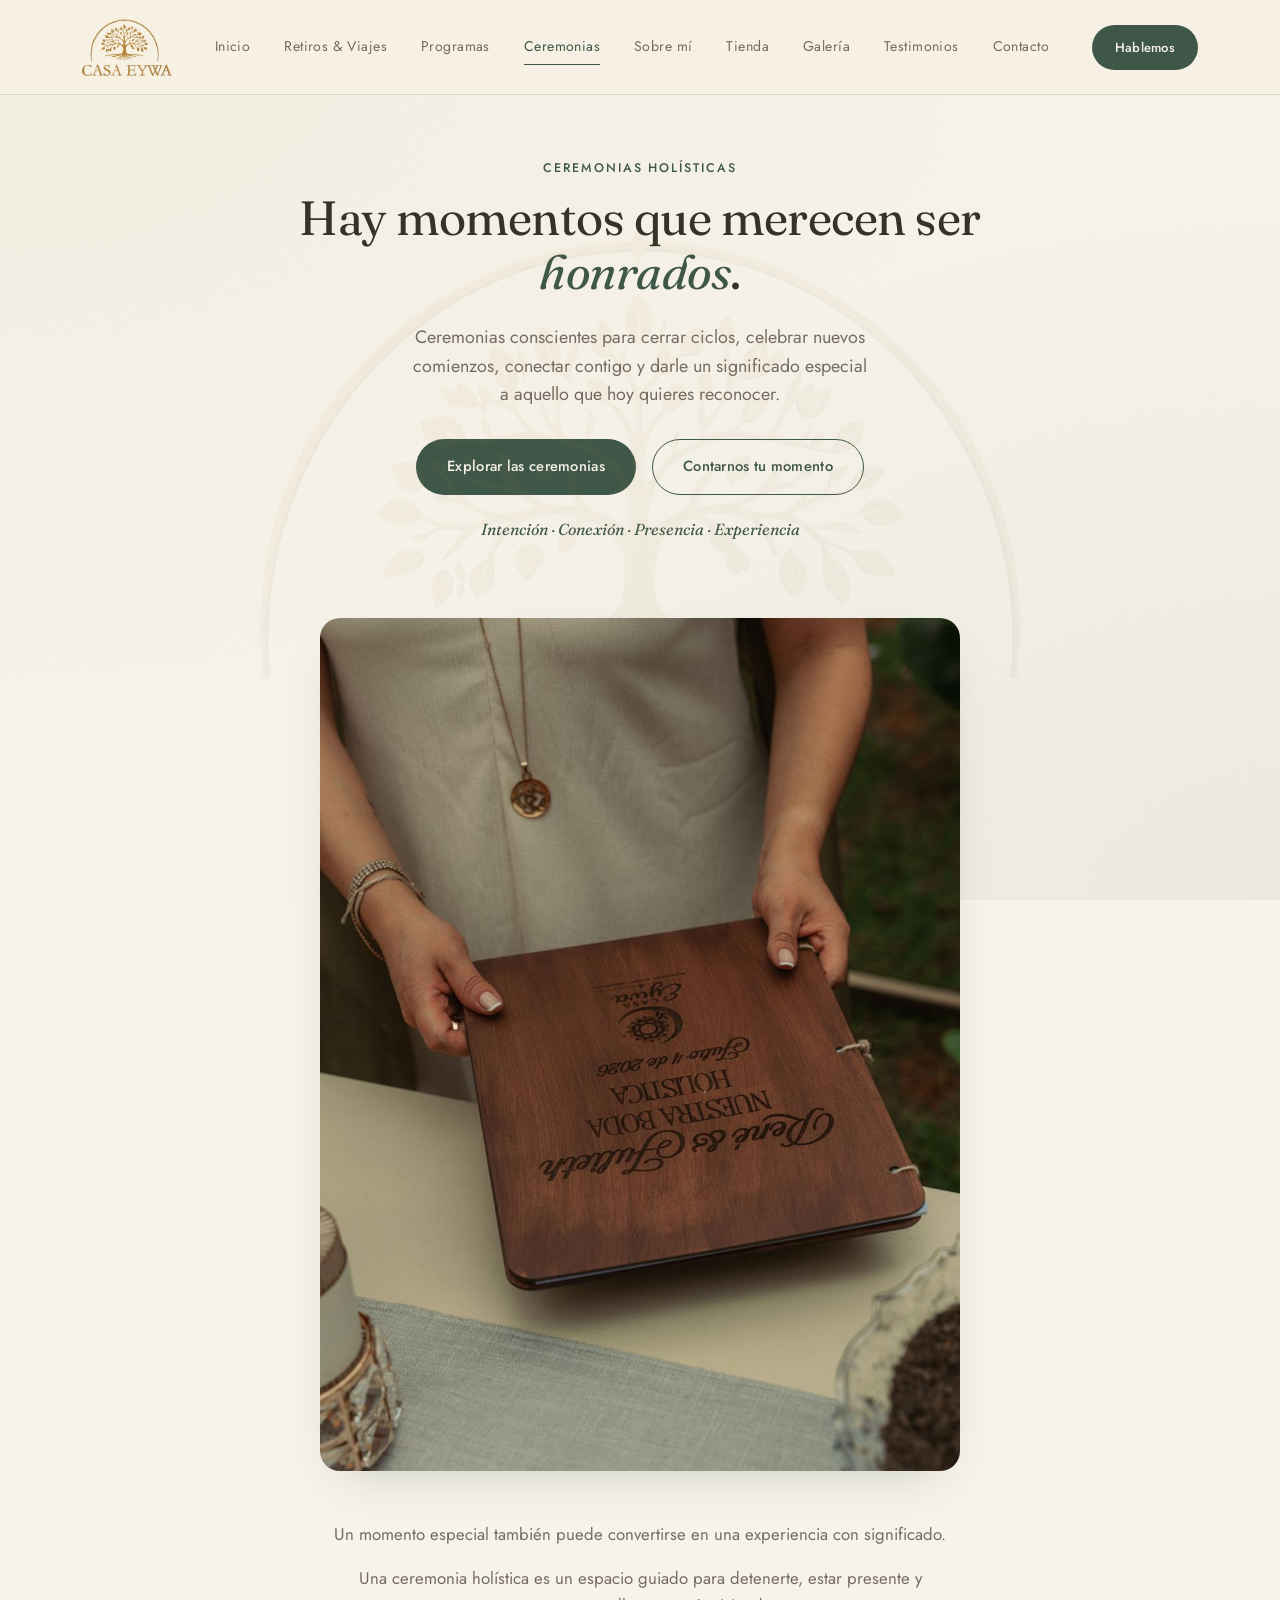
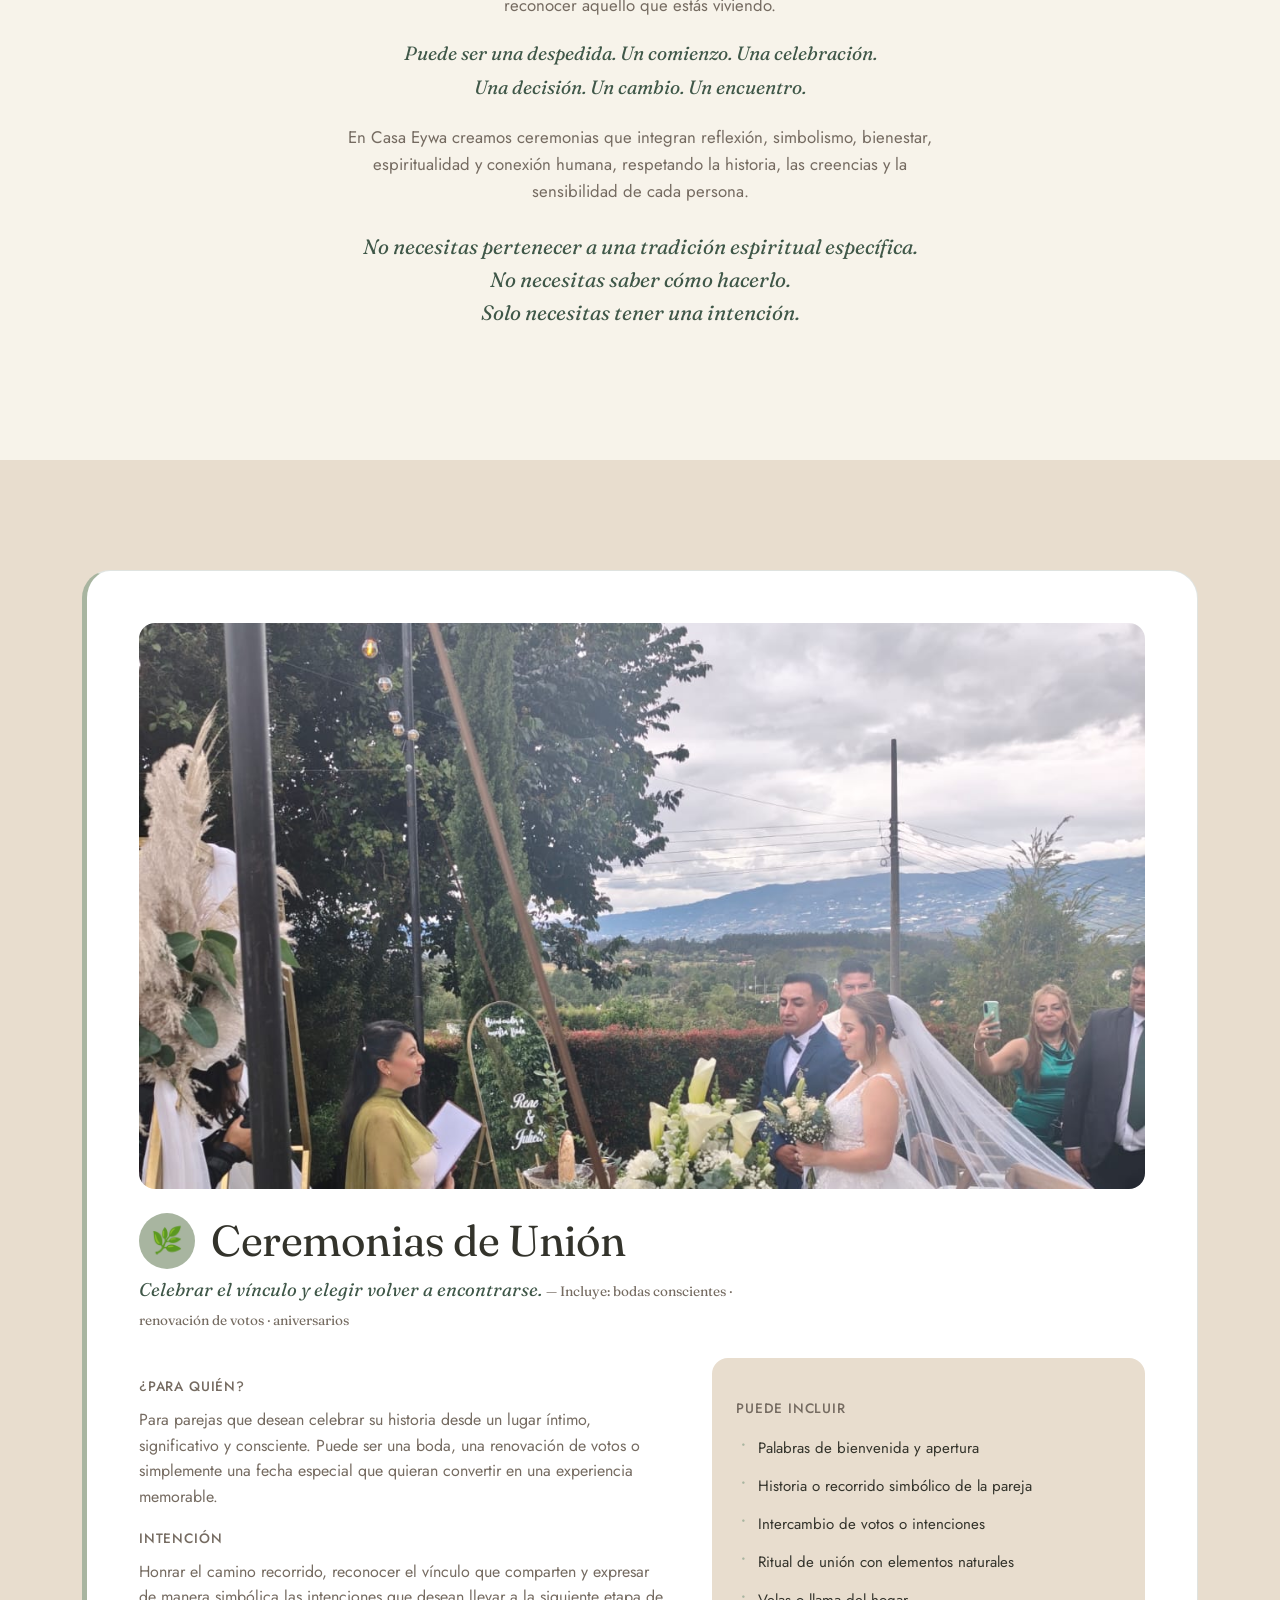
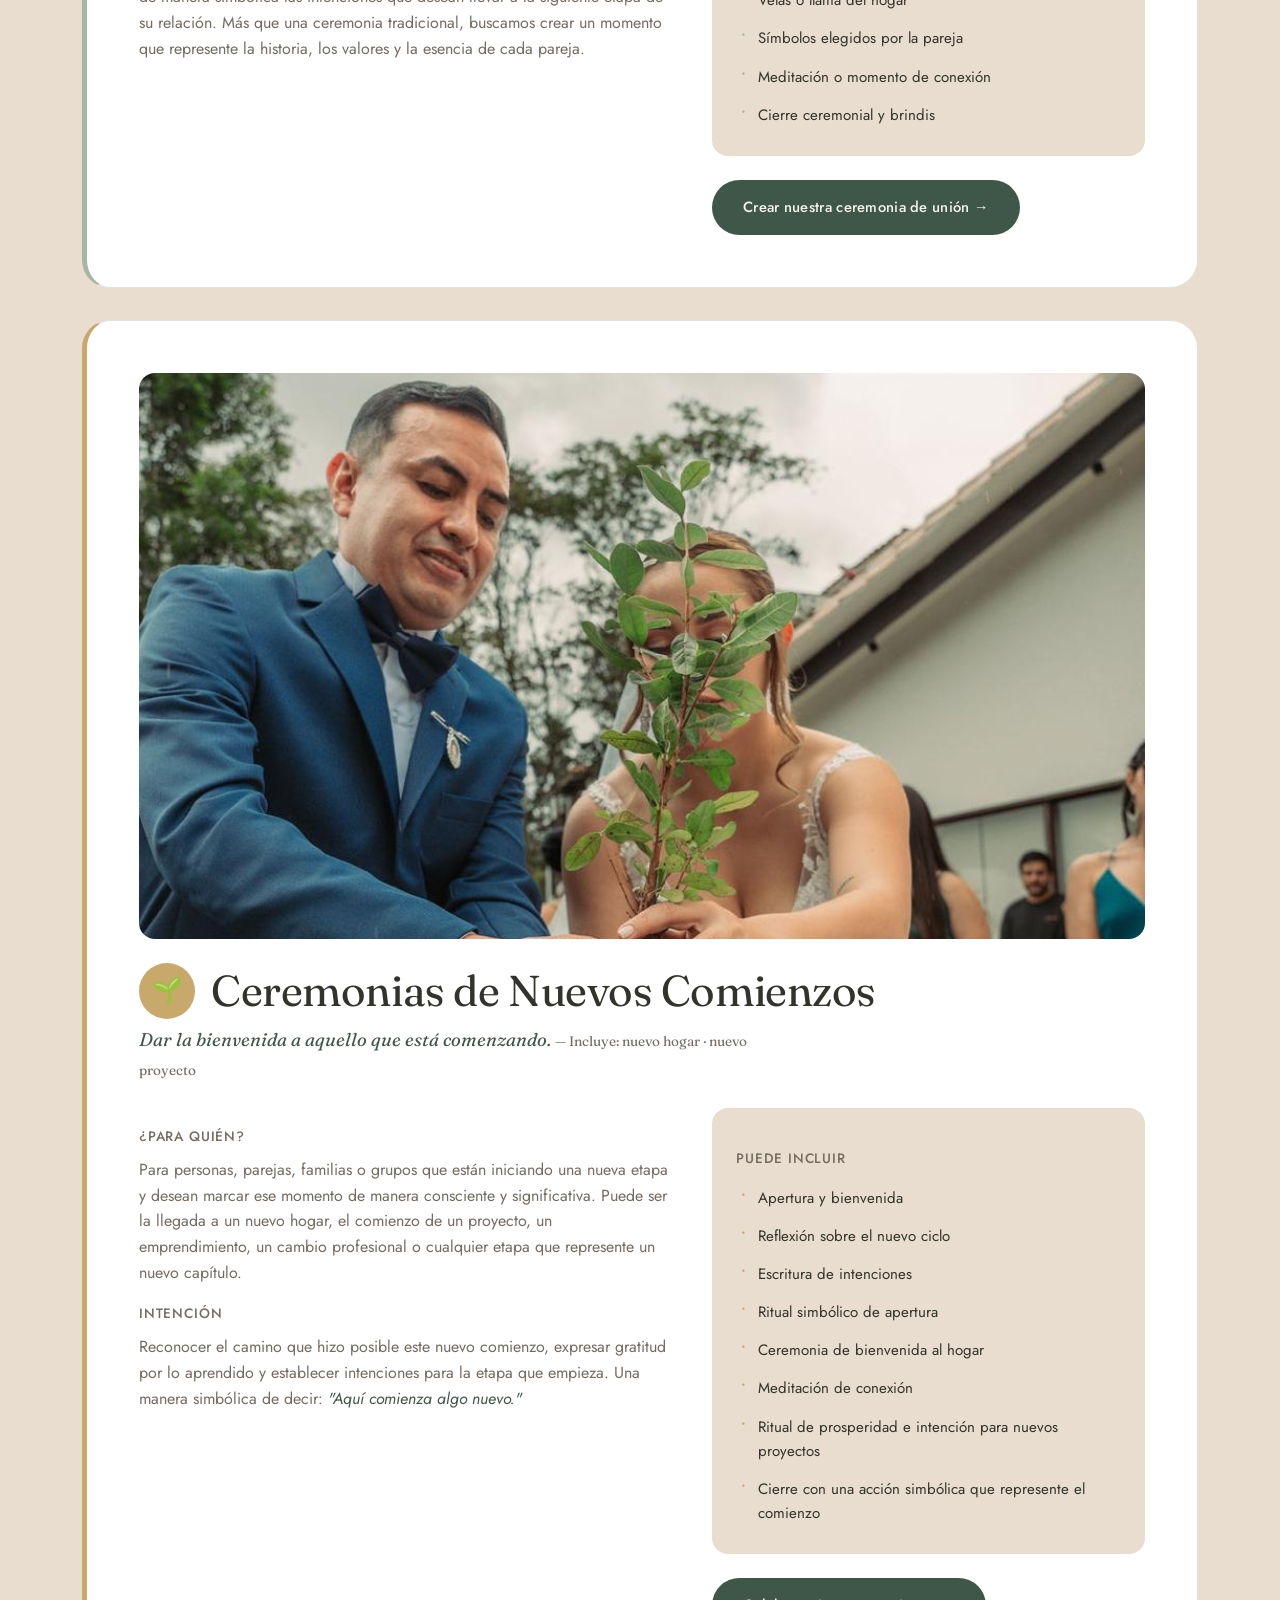
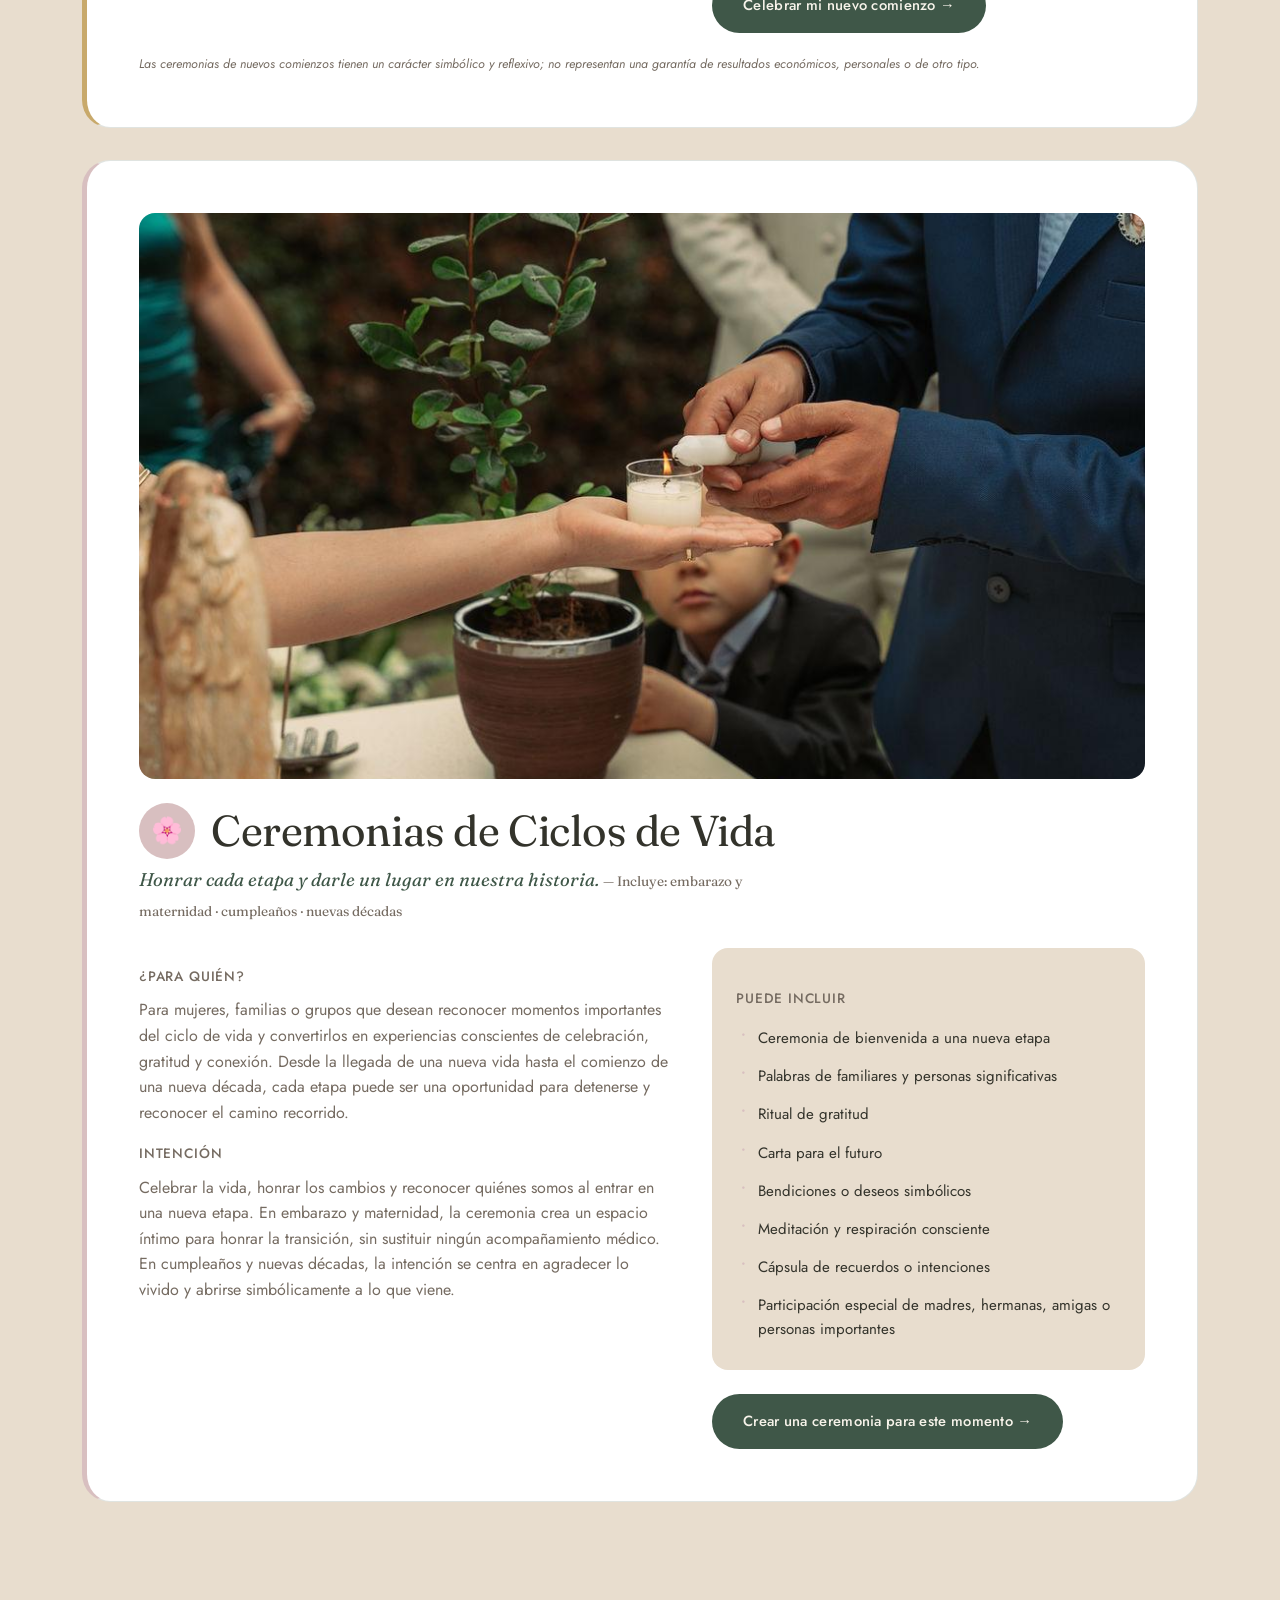
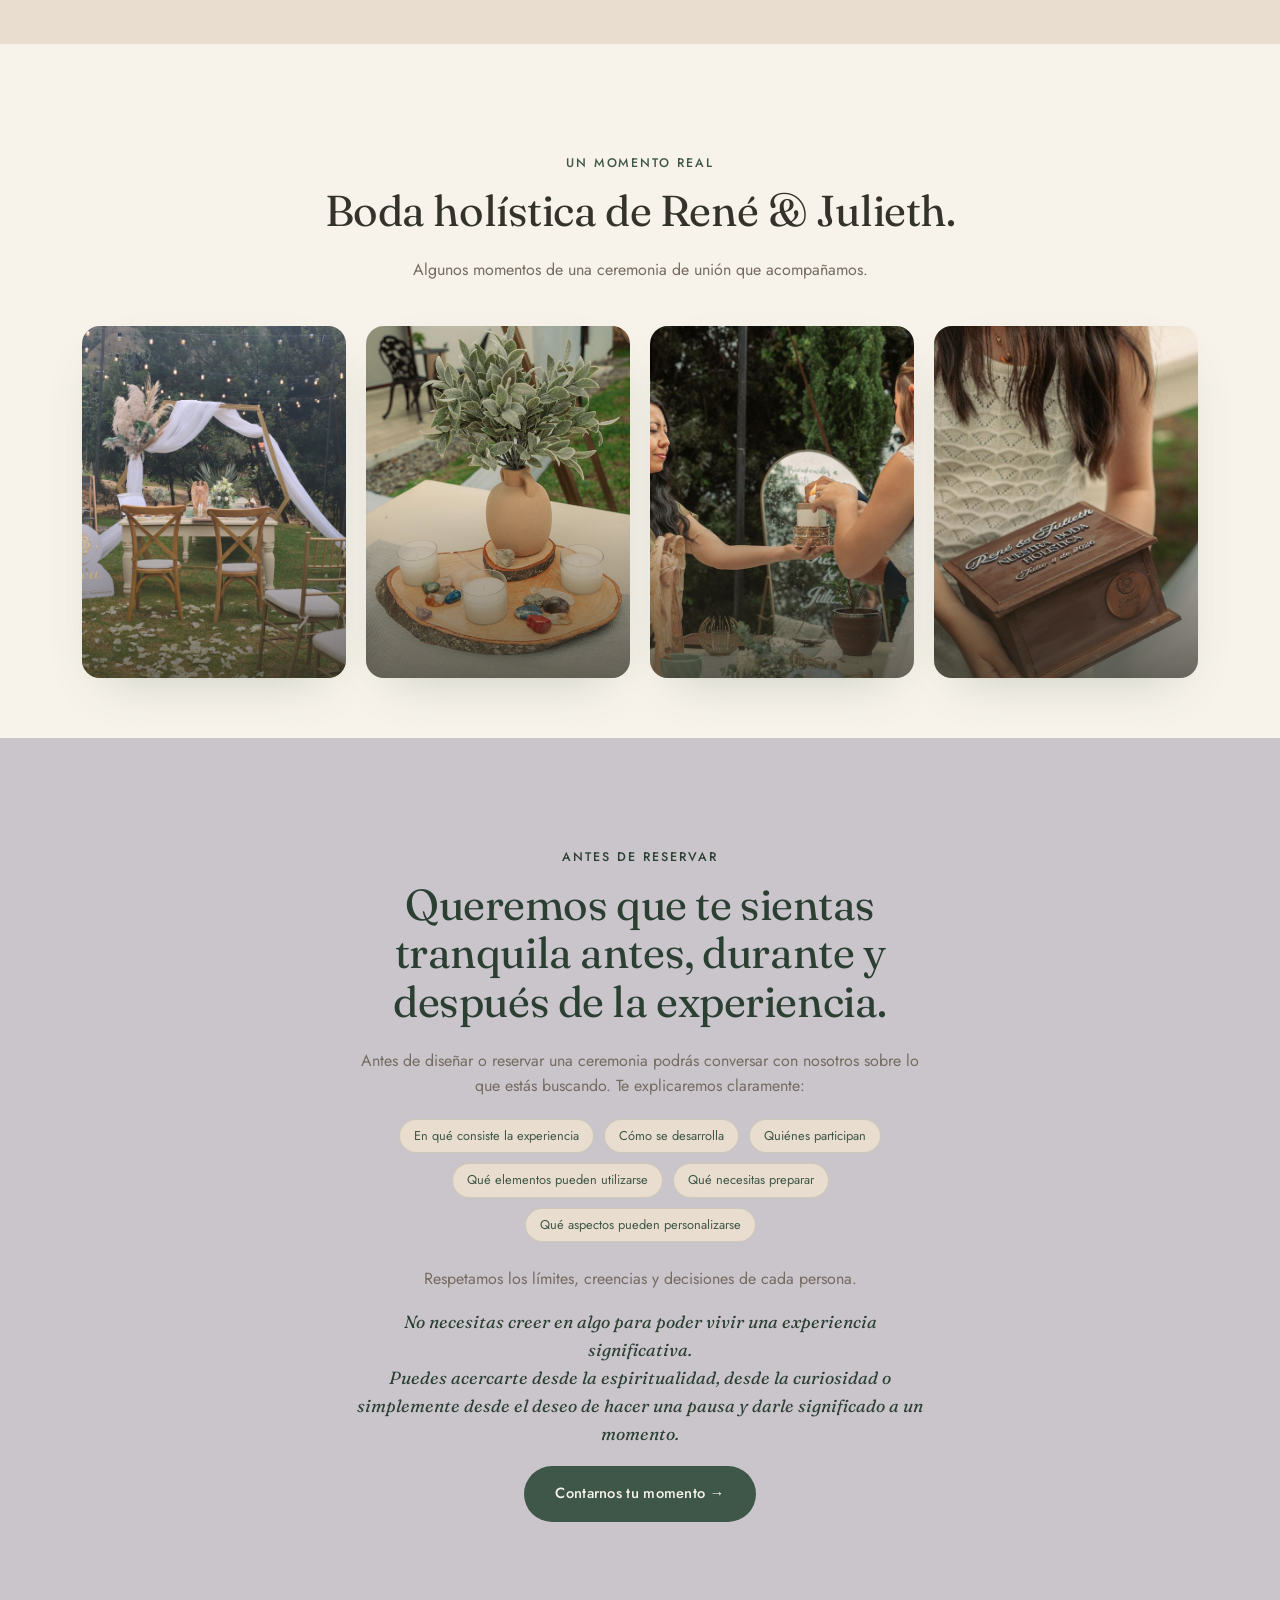
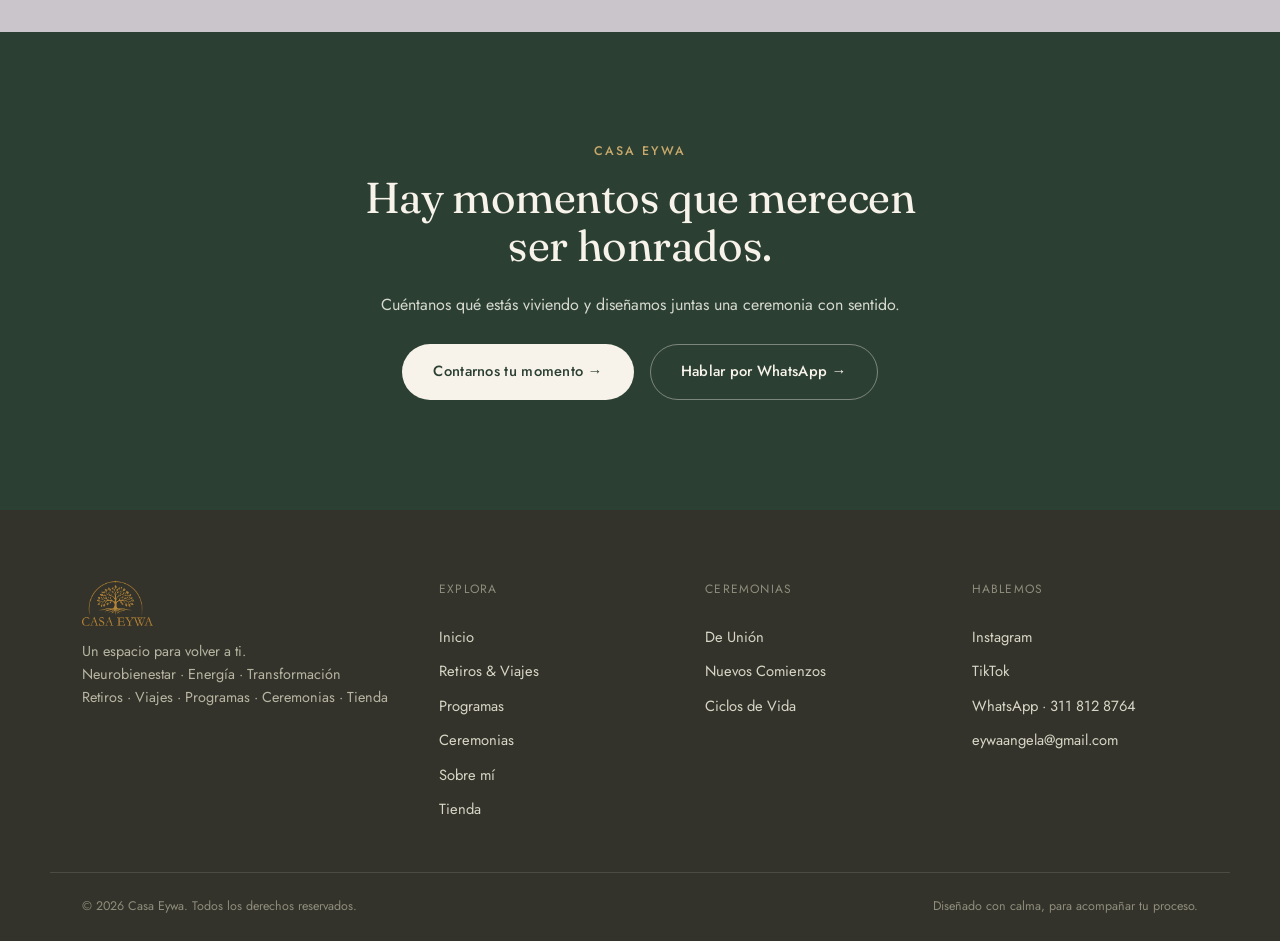
==== ceremonias.html @ fda8e7db "Add files via upload" ====
<!DOCTYPE html>
<html lang="es">
<head>
<meta charset="UTF-8">
<meta name="viewport" content="width=device-width, initial-scale=1.0">
<title>Ceremonias Holísticas — Casa Eywa</title>
<meta name="description" content="Ceremonias conscientes para cerrar ciclos, celebrar nuevos comienzos y honrar momentos especiales: uniones, nuevos comienzos y ciclos de vida. Casa Eywa.">
<link rel="preconnect" href="https://fonts.googleapis.com">
<link rel="preconnect" href="https://fonts.gstatic.com" crossorigin>
<link href="https://fonts.googleapis.com/css2?family=Fraunces:ital,opsz,wght@0,9..144,300;0,9..144,400;0,9..144,500;0,9..144,600;1,9..144,400;1,9..144,500&family=Tangerine:wght@400;700&family=Jost:wght@300;400;500;600&display=swap" rel="stylesheet">
<link rel="stylesheet" href="css/style.css">
</head>
<body>

<img src="img/logo-icon.png" alt="" class="watermark-tree" aria-hidden="true">
<!-- ======================= HEADER ======================= -->
<header class="site-header" id="siteHeader">
  <div class="wrap header-inner">
    <a href="index.html" class="logo">
      <img src="img/logo-full.png" alt="Casa Eywa" class="logo-full-img logo-full-header">
    </a>

    <nav class="main-nav" id="mainNav">
      <a href="index.html">Inicio</a>
      <a href="retiros-viajes.html">Retiros &amp; Viajes</a>
      <a href="programas.html">Programas</a>
      <a href="ceremonias.html" class="active">Ceremonias</a>
      <a href="sobre-mi.html">Sobre mí</a>
      <a href="tienda.html">Tienda</a>
      <a href="index.html#galeria">Galería</a>
      <a href="index.html#testimonios">Testimonios</a>
      <a href="contacto.html">Contacto</a>
    </nav>

    <div class="header-actions">
      <a href="contacto.html" class="btn btn-primary btn-sm">Hablemos</a>
      <button class="nav-toggle" id="navToggle" aria-label="Abrir menú" aria-expanded="false">
        <span></span><span></span><span></span>
      </button>
    </div>
  </div>
</header>

<!-- ======================= HERO ======================= -->
<section class="page-hero">
  <div class="wrap">
    <p class="eyebrow">Ceremonias Holísticas</p>
    <h1>Hay momentos que merecen ser <em>honrados</em>.</h1>
    <p class="hero-lead">Ceremonias conscientes para cerrar ciclos, celebrar nuevos comienzos, conectar contigo y darle un significado especial a aquello que hoy quieres reconocer.</p>
    <div class="hero-actions">
      <a href="#ceremonias" class="btn btn-primary">Explorar las ceremonias</a>
      <a href="contacto.html" class="btn btn-outline">Contarnos tu momento</a>
    </div>
    <p class="page-hero-note">Intención · Conexión · Presencia · Experiencia</p>
  </div>
</section>

<!-- ======================= FOTO REAL DESTACADA ======================= -->
<section class="section" style="padding-top:10px; padding-bottom:50px;">
  <div class="wrap" data-reveal>
    <img src="img/ceremonias/ceremonia-libro-ritual.jpg" alt="Álbum ceremonial Casa Eywa entregado en una boda holística real" style="width:100%; max-width:640px; display:block; margin:0 auto; border-radius:20px; box-shadow:var(--shadow);">
  </div>
</section>

<!-- ======================= INTRODUCCIÓN ======================= -->
<section class="section" style="padding-top:0;">
  <div class="wrap editorial" data-reveal>
    <p>Un momento especial también puede convertirse en una experiencia con significado.</p>
    <p>Una ceremonia holística es un espacio guiado para detenerte, estar presente y reconocer aquello que estás viviendo.</p>
    <p style="font-family:var(--font-display); font-style:italic; color:var(--olive); font-size:1.2rem; line-height:1.8;">
      Puede ser una despedida. Un comienzo. Una celebración.<br>Una decisión. Un cambio. Un encuentro.
    </p>
    <p>En Casa Eywa creamos ceremonias que integran reflexión, simbolismo, bienestar, espiritualidad y conexión humana, respetando la historia, las creencias y la sensibilidad de cada persona.</p>
    <p class="closing">No necesitas pertenecer a una tradición espiritual específica.<br>No necesitas saber cómo hacerlo.<br>Solo necesitas tener una intención.</p>
  </div>
</section>

<!-- ======================= LAS 3 CEREMONIAS ======================= -->
<section class="section" id="ceremonias" style="background:var(--cream-deep);">
  <div class="wrap">

    <!-- UNIÓN -->
    <article class="program-detail tone-sage" id="union" data-reveal>
      <img src="img/ceremonias/ceremonia-oficiante-pareja.jpg" alt="Ceremonia de unión real oficiada por Casa Eywa" style="width:100%; aspect-ratio:16/9; object-fit:cover; object-position:center 30%; border-radius:16px; margin-bottom:24px;">
      <div class="pd-head">
        <span class="pd-ico">🌿</span>
        <h2>Ceremonias de Unión</h2>
      </div>
      <p class="pd-hook">Celebrar el vínculo y elegir volver a encontrarse. <span style="color:var(--taupe); font-style:normal; font-size:.85rem;">— Incluye: bodas conscientes · renovación de votos · aniversarios</span></p>

      <div class="pd-grid">
        <div class="pd-block">
          <h4>¿Para quién?</h4>
          <p>Para parejas que desean celebrar su historia desde un lugar íntimo, significativo y consciente. Puede ser una boda, una renovación de votos o simplemente una fecha especial que quieran convertir en una experiencia memorable.</p>

          <h4>Intención</h4>
          <p>Honrar el camino recorrido, reconocer el vínculo que comparten y expresar de manera simbólica las intenciones que desean llevar a la siguiente etapa de su relación. Más que una ceremonia tradicional, buscamos crear un momento que represente la historia, los valores y la esencia de cada pareja.</p>
        </div>

        <div class="pd-block">
          <div class="pd-how">
            <h4>Puede incluir</h4>
            <ul class="pd-list" style="margin-bottom:0;">
              <li>Palabras de bienvenida y apertura</li>
              <li>Historia o recorrido simbólico de la pareja</li>
              <li>Intercambio de votos o intenciones</li>
              <li>Ritual de unión con elementos naturales</li>
              <li>Velas o llama del hogar</li>
              <li>Símbolos elegidos por la pareja</li>
              <li>Meditación o momento de conexión</li>
              <li>Cierre ceremonial y brindis</li>
            </ul>
          </div>
          <div class="pd-cta">
            <a href="https://wa.me/573118128764?text=Hola%2C%20quiero%20crear%20nuestra%20ceremonia%20de%20uni%C3%B3n" target="_blank" rel="noopener" class="btn btn-primary">Crear nuestra ceremonia de unión →</a>
          </div>
        </div>
      </div>
    </article>

    <!-- NUEVOS COMIENZOS -->
    <article class="program-detail tone-gold" id="nuevos-comienzos" data-reveal>
      <img src="img/ceremonias/ceremonia-siembra-arbol.jpg" alt="Ritual de siembra simbólica en una ceremonia Casa Eywa" style="width:100%; aspect-ratio:16/9; object-fit:cover; object-position:center 25%; border-radius:16px; margin-bottom:24px;">
      <div class="pd-head">
        <span class="pd-ico">🌱</span>
        <h2>Ceremonias de Nuevos Comienzos</h2>
      </div>
      <p class="pd-hook">Dar la bienvenida a aquello que está comenzando. <span style="color:var(--taupe); font-style:normal; font-size:.85rem;">— Incluye: nuevo hogar · nuevo proyecto</span></p>

      <div class="pd-grid">
        <div class="pd-block">
          <h4>¿Para quién?</h4>
          <p>Para personas, parejas, familias o grupos que están iniciando una nueva etapa y desean marcar ese momento de manera consciente y significativa. Puede ser la llegada a un nuevo hogar, el comienzo de un proyecto, un emprendimiento, un cambio profesional o cualquier etapa que represente un nuevo capítulo.</p>

          <h4>Intención</h4>
          <p>Reconocer el camino que hizo posible este nuevo comienzo, expresar gratitud por lo aprendido y establecer intenciones para la etapa que empieza. Una manera simbólica de decir: <em style="color:var(--olive);">"Aquí comienza algo nuevo."</em></p>
        </div>

        <div class="pd-block">
          <div class="pd-how">
            <h4>Puede incluir</h4>
            <ul class="pd-list" style="margin-bottom:0;">
              <li>Apertura y bienvenida</li>
              <li>Reflexión sobre el nuevo ciclo</li>
              <li>Escritura de intenciones</li>
              <li>Ritual simbólico de apertura</li>
              <li>Ceremonia de bienvenida al hogar</li>
              <li>Meditación de conexión</li>
              <li>Ritual de prosperidad e intención para nuevos proyectos</li>
              <li>Cierre con una acción simbólica que represente el comienzo</li>
            </ul>
          </div>
          <div class="pd-cta">
            <a href="https://wa.me/573118128764?text=Hola%2C%20quiero%20celebrar%20mi%20nuevo%20comienzo" target="_blank" rel="noopener" class="btn btn-primary">Celebrar mi nuevo comienzo →</a>
          </div>
        </div>
      </div>
      <p style="font-size:.78rem; color:var(--taupe); font-style:italic; margin-top:22px; margin-bottom:0;">Las ceremonias de nuevos comienzos tienen un carácter simbólico y reflexivo; no representan una garantía de resultados económicos, personales o de otro tipo.</p>
    </article>

    <!-- CICLOS DE VIDA -->
    <article class="program-detail tone-rose" id="ciclos-de-vida" data-reveal>
      <img src="img/ceremonias/ceremonia-vela-manos.jpg" alt="Ritual de la llama compartida en una ceremonia de ciclo de vida" style="width:100%; aspect-ratio:16/9; object-fit:cover; object-position:center 35%; border-radius:16px; margin-bottom:24px;">
      <div class="pd-head">
        <span class="pd-ico">🌸</span>
        <h2>Ceremonias de Ciclos de Vida</h2>
      </div>
      <p class="pd-hook">Honrar cada etapa y darle un lugar en nuestra historia. <span style="color:var(--taupe); font-style:normal; font-size:.85rem;">— Incluye: embarazo y maternidad · cumpleaños · nuevas décadas</span></p>

      <div class="pd-grid">
        <div class="pd-block">
          <h4>¿Para quién?</h4>
          <p>Para mujeres, familias o grupos que desean reconocer momentos importantes del ciclo de vida y convertirlos en experiencias conscientes de celebración, gratitud y conexión. Desde la llegada de una nueva vida hasta el comienzo de una nueva década, cada etapa puede ser una oportunidad para detenerse y reconocer el camino recorrido.</p>

          <h4>Intención</h4>
          <p>Celebrar la vida, honrar los cambios y reconocer quiénes somos al entrar en una nueva etapa. En embarazo y maternidad, la ceremonia crea un espacio íntimo para honrar la transición, sin sustituir ningún acompañamiento médico. En cumpleaños y nuevas décadas, la intención se centra en agradecer lo vivido y abrirse simbólicamente a lo que viene.</p>
        </div>

        <div class="pd-block">
          <div class="pd-how">
            <h4>Puede incluir</h4>
            <ul class="pd-list" style="margin-bottom:0;">
              <li>Ceremonia de bienvenida a una nueva etapa</li>
              <li>Palabras de familiares y personas significativas</li>
              <li>Ritual de gratitud</li>
              <li>Carta para el futuro</li>
              <li>Bendiciones o deseos simbólicos</li>
              <li>Meditación y respiración consciente</li>
              <li>Cápsula de recuerdos o intenciones</li>
              <li>Participación especial de madres, hermanas, amigas o personas importantes</li>
            </ul>
          </div>
          <div class="pd-cta">
            <a href="https://wa.me/573118128764?text=Hola%2C%20quiero%20crear%20una%20ceremonia%20para%20este%20momento" target="_blank" rel="noopener" class="btn btn-primary">Crear una ceremonia para este momento →</a>
          </div>
        </div>
      </div>
    </article>

  </div>
</section>

<!-- ======================= MOMENTOS REALES (mini galería) ======================= -->
<section class="section" style="padding-bottom:60px;">
  <div class="wrap">
    <div class="section-head" data-reveal style="text-align:center; margin:0 auto 34px;">
      <p class="eyebrow">Un momento real</p>
      <h2>Boda holística de René &amp; Julieth.</h2>
      <p>Algunos momentos de una ceremonia de unión que acompañamos.</p>
    </div>
    <div class="destinos-grid" data-reveal>
      <div class="destino-card" style="aspect-ratio:3/4;">
        <img src="img/ceremonias/ceremonia-arco-decoracion.jpg" alt="Altar ceremonial decorado para la boda">
      </div>
      <div class="destino-card" style="aspect-ratio:3/4;">
        <img src="img/ceremonias/ceremonia-altar-cristales.jpg" alt="Altar con cristales y elementos naturales">
      </div>
      <div class="destino-card" style="aspect-ratio:3/4;">
        <img src="img/ceremonias/ceremonia-encendido-vela.jpg" alt="Encendido de vela simbólica durante la ceremonia">
      </div>
      <div class="destino-card" style="aspect-ratio:3/4;">
        <img src="img/ceremonias/ceremonia-caja-boda.jpg" alt="Caja ceremonial personalizada Casa Eywa">
      </div>
    </div>
  </div>
</section>

<!-- ======================= ANTES DE RESERVAR ======================= -->
<section class="section orientation">
  <div class="wrap" data-reveal>
    <p class="eyebrow" style="color:var(--olive-deep);">Antes de reservar</p>
    <h2>Queremos que te sientas tranquila antes, durante y después de la experiencia.</h2>
    <p>Antes de diseñar o reservar una ceremonia podrás conversar con nosotros sobre lo que estás buscando. Te explicaremos claramente:</p>
    <div style="display:flex; flex-wrap:wrap; justify-content:center; gap:10px; margin:20px 0 24px;">
      <span class="tag-chip">En qué consiste la experiencia</span>
      <span class="tag-chip">Cómo se desarrolla</span>
      <span class="tag-chip">Quiénes participan</span>
      <span class="tag-chip">Qué elementos pueden utilizarse</span>
      <span class="tag-chip">Qué necesitas preparar</span>
      <span class="tag-chip">Qué aspectos pueden personalizarse</span>
    </div>
    <p>Respetamos los límites, creencias y decisiones de cada persona.</p>
    <p style="font-family:var(--font-display); font-style:italic; color:var(--olive-deep); font-size:1.1rem;">No necesitas creer en algo para poder vivir una experiencia significativa.<br>Puedes acercarte desde la espiritualidad, desde la curiosidad o simplemente desde el deseo de hacer una pausa y darle significado a un momento.</p>
    <a href="contacto.html" class="btn btn-primary">Contarnos tu momento →</a>
  </div>
</section>

<!-- ======================= CTA FINAL ======================= -->
<section class="section final-cta">
  <div class="wrap" data-reveal>
    <p class="eyebrow" style="color:var(--gold);">Casa Eywa</p>
    <h2>Hay momentos que merecen ser honrados.</h2>
    <p>Cuéntanos qué estás viviendo y diseñamos juntas una ceremonia con sentido.</p>
    <div class="hero-actions">
      <a href="contacto.html" class="btn btn-light">Contarnos tu momento →</a>
      <a href="https://wa.me/573118128764" target="_blank" rel="noopener" class="btn btn-ghost" style="border-color:rgba(247,243,234,.4); color:var(--cream);">Hablar por WhatsApp →</a>
    </div>
  </div>
</section>

<!-- ======================= FOOTER ======================= -->
<footer class="site-footer">
  <div class="wrap footer-grid">
    <div class="footer-brand">
      <a href="index.html" class="logo">
        <img src="img/logo-full.png" alt="Casa Eywa" class="logo-full-img logo-full-footer">
      </a>
      <p>Un espacio para volver a ti.<br>Neurobienestar · Energía · Transformación<br>Retiros · Viajes · Programas · Ceremonias · Tienda</p>
    </div>

    <div class="footer-col">
      <p class="footer-heading">Explora</p>
      <a href="index.html">Inicio</a>
      <a href="retiros-viajes.html">Retiros &amp; Viajes</a>
      <a href="programas.html">Programas</a>
      <a href="ceremonias.html">Ceremonias</a>
      <a href="sobre-mi.html">Sobre mí</a>
      <a href="tienda.html">Tienda</a>
    </div>

    <div class="footer-col">
      <p class="footer-heading">Ceremonias</p>
      <a href="ceremonias.html#union">De Unión</a>
      <a href="ceremonias.html#nuevos-comienzos">Nuevos Comienzos</a>
      <a href="ceremonias.html#ciclos-de-vida">Ciclos de Vida</a>
    </div>

    <div class="footer-col">
      <p class="footer-heading">Hablemos</p>
      <a href="https://instagram.com/casaeywa" target="_blank" rel="noopener">Instagram</a>
      <a href="https://tiktok.com/@casaeywa" target="_blank" rel="noopener">TikTok</a>
      <a href="https://wa.me/573118128764" target="_blank" rel="noopener">WhatsApp · 311 812 8764</a>
      <a href="mailto:eywaangela@gmail.com">eywaangela@gmail.com</a>
    </div>
  </div>
  <div class="wrap footer-bottom">
    <span>© 2026 Casa Eywa. Todos los derechos reservados.</span>
    <span>Diseñado con calma, para acompañar tu proceso.</span>
  </div>
</footer>

<script src="js/main.js"></script>
</body>
</html>
---- css/style.css ----
/* ============================================================
   CASA EYWA — Design tokens
   ============================================================ */
:root{
  /* Paleta oficial Casa Eywa */
  --cream: #F7F3EA;       /* Marfil Casa — fondo principal */
  --cream-deep: #E8DDCE;  /* Arena Suave — fondos secundarios, tarjetas */
  --sage: #A8B5A0;        /* Salvia — botones secundarios, detalles */
  --olive: #3F5748;       /* Verde Bosque — títulos, textos importantes */
  --olive-deep: #2C3F33;
  --rose: #D8BFC0;        /* Rosa Empolvado — toques femeninos */
  --lavender: #C9C5CB;    /* Lavanda Gris — secciones suaves */
  --gold: #C8A96B;        /* Dorado Champaña — líneas, iconos, acentos */
  --taupe: #756B61;       /* Tierra Taupe — texto secundario */

  --ink: #33332B;
  --ink-soft: var(--taupe);
  --olive-pale: #EAEFE6;
  --terracotta: var(--gold);
  --line: rgba(63,87,72,0.16);
  --shadow: 0 20px 50px -25px rgba(63,87,72,0.3);

  --font-display: "Fraunces", "Iowan Old Style", serif;
  --font-script: "Tangerine", cursive;
  --font-body: "Jost", "Helvetica Neue", Arial, sans-serif;

  --container: 1180px;
}

*{ box-sizing:border-box; }
html{ scroll-behavior:smooth; }
body{
  margin:0;
  font-family:var(--font-body);
  color:var(--ink);
  background-color:var(--cream);
  background-image:
    radial-gradient(ellipse at top left, rgba(200,169,107,0.07), transparent 55%),
    radial-gradient(ellipse at bottom right, rgba(63,87,72,0.06), transparent 55%),
    url("data:image/svg+xml,%3Csvg xmlns='http://www.w3.org/2000/svg' width='180' height='180'%3E%3Cfilter id='n'%3E%3CfeTurbulence type='fractalNoise' baseFrequency='0.9' numOctaves='2' stitchTiles='stitch'/%3E%3CfeColorMatrix type='saturate' values='0'/%3E%3C/filter%3E%3Crect width='100%25' height='100%25' filter='url(%23n)' opacity='0.035'/%3E%3C/svg%3E");
  background-attachment:fixed;
  line-height:1.6;
  -webkit-font-smoothing:antialiased;
  position:relative;
}
.watermark-tree{
  position:fixed; top:50%; left:50%; transform:translate(-50%,-50%);
  width:60vw; max-width:760px; height:auto;
  opacity:.05; z-index:0; pointer-events:none;
}
img{ max-width:100%; display:block; }
a{ color:inherit; text-decoration:none; }
h1,h2,h3{
  font-family:var(--font-display);
  font-weight:500;
  line-height:1.12;
  margin:0 0 .5em;
  letter-spacing:-0.01em;
}
h1{ font-size:clamp(2.6rem, 5vw, 4.2rem); font-weight:400; }
h2{ font-size:clamp(1.9rem, 3.4vw, 2.7rem); font-weight:400; }
h3{ font-size:1.25rem; font-weight:500; }
em{ font-style:italic; color:var(--olive); font-weight:400; }
p{ margin:0 0 1em; color:var(--ink-soft); }

.wrap{ max-width:var(--container); margin:0 auto; padding:0 32px; }
.section{ padding:110px 0; }
@media (max-width:900px){ .section{ padding:72px 0; } }

.eyebrow{
  font-family:var(--font-body);
  font-size:.78rem;
  letter-spacing:.16em;
  text-transform:uppercase;
  color:var(--olive);
  font-weight:500;
  margin-bottom:1em;
}

/* Buttons */
.btn{
  display:inline-flex; align-items:center; justify-content:center;
  padding:15px 30px;
  border-radius:100px;
  font-family:var(--font-body);
  font-size:.92rem;
  font-weight:500;
  letter-spacing:.02em;
  border:1px solid transparent;
  cursor:pointer;
  transition:all .25s ease;
  white-space:nowrap;
}
.btn-primary{ background:var(--olive); color:var(--cream); }
.btn-primary:hover{ background:var(--olive-deep); transform:translateY(-1px); }
.btn-outline{ background:transparent; color:var(--olive); border-color:var(--olive); }
.btn-outline:hover{ background:var(--olive); color:var(--cream); }
.btn-ghost{ background:transparent; color:var(--ink); border-color:var(--line); }
.btn-ghost:hover{ border-color:var(--olive); color:var(--olive); }
.btn-light{ background:var(--cream); color:var(--olive-deep); }
.btn-light:hover{ background:#fff; }
.btn-sm{ padding:11px 22px; font-size:.82rem; }

/* ============================================================
   HEADER
   ============================================================ */
.site-header{
  position:sticky; top:0; z-index:100;
  background:rgba(247,241,228,.9);
  backdrop-filter:blur(10px);
  border-bottom:1px solid var(--line);
}
.header-inner{
  display:flex; align-items:center; justify-content:space-between;
  padding:18px 32px;
  gap:24px;
}
.logo{ display:flex; align-items:center; gap:10px; flex-shrink:0; }
.logo-full-img{ display:block; width:auto; }
.logo-full-header{ height:58px; }
.logo-full-footer{ height:46px; }
@media (max-width:980px){ .logo-full-header{ height:48px; } }

.main-nav{ display:flex; gap:34px; }
.main-nav a{
  font-size:.88rem; letter-spacing:.03em;
  color:var(--ink-soft);
  padding:6px 0;
  border-bottom:1px solid transparent;
  transition:color .2s, border-color .2s;
}
.main-nav a:hover, .main-nav a.active{ color:var(--olive); border-color:var(--olive); }

.header-actions{ display:flex; align-items:center; gap:12px; }
.nav-toggle{
  display:none; flex-direction:column; gap:5px;
  background:none; border:none; cursor:pointer; padding:6px;
}
.nav-toggle span{ width:22px; height:1.5px; background:var(--ink); }

@media (max-width:980px){
  .main-nav{
    position:fixed; inset:70px 0 0 0; z-index:90;
    background:var(--cream);
    flex-direction:column; align-items:center; justify-content:center;
    gap:28px;
    transform:translateY(-110%);
    transition:transform .35s ease;
    overflow-y:auto;
    padding:32px 24px;
  }
  .main-nav.open{ transform:translateY(0); }
  .main-nav a{ font-size:1.2rem; }
  .header-actions .btn-ghost{ display:none; }
  .nav-toggle{ display:flex; }
}

@media (max-width:420px){
  .header-inner{ padding:16px 18px; gap:12px; }
  .btn-sm{ padding:9px 16px; font-size:.78rem; }
}

/* ============================================================
   HERO
   ============================================================ */
.hero{ position:relative; overflow:hidden; }
.hero-inner{
  display:grid; grid-template-columns:1.05fr .95fr;
  align-items:center;
  gap:60px;
  padding-top:70px; padding-bottom:70px;
}
.hero-lead{ font-size:1.12rem; max-width:460px; }
.hero-actions{ display:flex; gap:16px; flex-wrap:wrap; margin-top:28px; }

.hero-art{ position:relative; }
.hero-art-frame{ position:relative; }
.hero-photo-arch{
  width:100%; aspect-ratio:520/620; object-fit:cover; display:block;
  border-radius:50% 50% 0 0 / 34% 34% 0 0;
  filter:drop-shadow(var(--shadow));
}
.hero-art-frame::after{
  content:''; position:absolute; inset:0;
  border-radius:50% 50% 0 0 / 34% 34% 0 0;
  border:1px solid var(--cream);
  pointer-events:none;
}
.hero-illustration{ width:100%; height:auto; filter:drop-shadow(var(--shadow)); }
.hero-art-caption{
  text-align:center; margin-top:16px;
  color:var(--olive); font-size:.85rem; letter-spacing:.02em;
  font-style:italic; font-family:var(--font-display);
}

.stats-bar{ border-top:1px solid var(--line); background:var(--cream-deep); }
.stats-inner{
  display:grid; grid-template-columns:repeat(4,1fr);
  padding:34px 32px;
}
.stat{
  text-align:center;
  border-left:1px solid var(--line);
  padding:0 12px;
}
.stat:first-child{ border-left:none; }
.stat-num{
  display:block; font-family:var(--font-display); font-size:1.9rem; color:var(--olive-deep);
}
.stat-label{
  display:block; font-size:.76rem; color:var(--ink-soft); letter-spacing:.02em; margin-top:4px;
}

@media (max-width:900px){
  .hero-inner{ grid-template-columns:1fr; padding-top:44px; }
  .hero-art{ order:-1; max-width:340px; margin:0 auto; }
  .stats-inner{ grid-template-columns:1fr 1fr; row-gap:24px; }
  .stat:nth-child(3){ border-left:none; }
}

/* ============================================================
   MANIFIESTO
   ============================================================ */
.manifesto-grid{
  display:grid;
  grid-template-columns: 1fr .8fr .8fr;
  gap:56px;
  align-items:start;
}
.manifesto-text p{ max-width:440px; }
.manifesto-art{ position:relative; }
.manifesto-photo-arch{
  width:100%; aspect-ratio:380/520; object-fit:cover; display:block;
  border-radius:50% 50% 0 0 / 36% 36% 0 0;
  box-shadow:var(--shadow);
}
.manifesto-art::after{
  content:''; position:absolute; inset:0;
  border-radius:50% 50% 0 0 / 36% 36% 0 0;
  border:1px solid var(--cream);
  pointer-events:none;
}

.manifesto-list{ display:flex; align-items:center; height:100%; }
.need-title{
  font-family:var(--font-display); font-style:italic; font-size:1.2rem; color:var(--olive-deep);
  margin-bottom:.6em;
}
.need-list{ list-style:none; margin:0 0 34px; padding:0; }
.need-list li{
  display:flex; align-items:center; gap:12px;
  padding:14px 0;
  border-bottom:1px solid var(--line);
  font-size:.98rem; color:var(--ink);
}
.need-ico{ font-size:1.05rem; }
.need-quote{
  font-family:var(--font-display); font-style:italic; color:var(--olive-deep);
  font-size:1.05rem; line-height:1.5; border-left:2px solid var(--olive); padding-left:16px;
}

@media (max-width:980px){
  .manifesto-grid{ grid-template-columns:1fr; }
  .manifesto-art{ max-width:320px; margin:0 auto; }
}

/* ============================================================
   PROGRAMS
   ============================================================ */
.section-head{ max-width:640px; margin-bottom:54px; }
.program-grid{
  display:grid; grid-template-columns:repeat(4,1fr); gap:26px;
}
.program-card{
  background:#fff;
  border:1px solid var(--line);
  border-radius:18px;
  overflow:hidden;
  box-shadow:0 2px 10px -4px rgba(63,87,72,0.12);
  transition:transform .25s ease, box-shadow .25s ease, border-color .25s ease;
}
.program-card:hover{ transform:translateY(-5px); box-shadow:0 26px 44px -22px rgba(63,87,72,0.32); border-color:var(--olive); }
.program-photo{ width:100%; aspect-ratio:4/3; object-fit:cover; display:block; }
.program-card-body{ padding:26px 26px 30px; }
.program-ico{
  display:inline-flex; align-items:center; justify-content:center;
  width:46px; height:46px; border-radius:50%;
  background:var(--olive-pale); font-size:1.25rem;
  margin-top:-46px; margin-bottom:16px;
  border:3px solid #fff;
  position:relative; z-index:2;
}

/* ============================================================
   DESTINOS
   ============================================================ */
.destinos{ background:var(--cream-deep); }
.construction-note{
  max-width:520px; margin:36px auto 0; text-align:center;
  background:#fff; border:1px dashed var(--gold);
  border-radius:20px; padding:44px 36px;
}
.construction-ico{ font-size:2rem; display:block; margin-bottom:14px; }
.construction-title{
  font-family:var(--font-display); font-style:italic; color:var(--olive);
  font-size:1.3rem; margin-bottom:10px;
}
.construction-text{ font-size:.95rem; margin-bottom:22px; }
.construction-text strong{ color:var(--olive-deep); font-weight:600; }
.destinos-grid{ display:grid; grid-template-columns:repeat(4,1fr); gap:20px; margin-top:44px; }
.destino-card{
  position:relative; border-radius:18px; overflow:hidden;
  aspect-ratio:3/4; box-shadow:var(--shadow);
}
.destino-card img{ width:100%; height:100%; object-fit:cover; display:block; transition:transform .5s ease; }
.destino-card:hover img{ transform:scale(1.06); }
.destino-card::after{
  content:''; position:absolute; inset:0;
  background:linear-gradient(to top, rgba(43,42,33,.65), rgba(43,42,33,0) 55%);
}
.destino-label{
  position:absolute; left:18px; bottom:16px; z-index:2;
  color:#fff; font-family:var(--font-display); font-size:1.1rem; letter-spacing:.02em;
}

@media (max-width:900px){ .destinos-grid{ grid-template-columns:1fr 1fr; } }
@media (max-width:520px){ .destinos-grid{ grid-template-columns:1fr; } }
.program-tag{
  font-size:.76rem; text-transform:uppercase; letter-spacing:.1em;
  color:var(--terracotta); margin-bottom:10px; font-weight:500;
}
.program-card p:not(.program-tag){ font-size:.95rem; }
.card-link{
  display:inline-block; margin-top:6px;
  font-size:.86rem; color:var(--olive); font-weight:500;
  border-bottom:1px solid var(--olive);
  padding-bottom:2px;
}

@media (max-width:980px){ .program-grid{ grid-template-columns:1fr 1fr; } }
@media (max-width:620px){ .program-grid{ grid-template-columns:1fr; } }

/* ============================================================
   PILLARS — Experiencias, encuentra tu camino
   ============================================================ */
.pillars-intro{ max-width:620px; margin-bottom:50px; }
.pillar-grid{ display:grid; grid-template-columns:repeat(3,1fr); gap:28px; }
.pillar-card{
  background:#fff; border:1px solid var(--line); border-radius:20px;
  padding:38px 32px; text-align:left;
}
.pillar-ico{ display:block; margin-bottom:16px; }
.pillar-ico-img{ width:64px; height:64px; display:block; }
.pillar-card h3{ color:var(--olive); }
.pillar-kicker{ font-size:.88rem; color:var(--gold); font-weight:500; margin-bottom:.6em; }
.pillar-card p{ font-size:.95rem; }
.transition-line{
  text-align:center; font-family:var(--font-display); font-style:italic;
  color:var(--olive); font-size:1.15rem; margin-top:44px;
}

@media (max-width:900px){ .pillar-grid{ grid-template-columns:1fr; } }

/* ============================================================
   RETIROS DESTACADOS
   ============================================================ */
.retreats{ background:var(--olive-deep); color:var(--cream); }
.retreats .eyebrow{ color:var(--gold); }
.retreats h2{ color:var(--cream); }
.retreats-intro{ max-width:600px; margin-bottom:50px; }
.retreats-intro p{ color:#D6D9CE; }
.retreat-grid{ display:grid; grid-template-columns:repeat(3,1fr); gap:24px; }
.retreat-card{
  border:1px solid rgba(247,243,234,.2); border-radius:18px;
  overflow:hidden; background:rgba(247,243,234,.04);
}
.retreat-photo{ width:100%; aspect-ratio:4/3; object-fit:cover; display:block; }
.retreat-card .badge,
.retreat-card h3,
.retreat-card .retreat-meta,
.retreat-card p:not(.retreat-meta),
.retreat-card .card-link{ margin-left:26px; margin-right:26px; }
.retreat-card .badge{ margin-top:22px; }
.retreat-card .card-link{ display:inline-block; margin-bottom:26px; margin-top:6px; }
.retreat-card .badge{
  display:inline-block; font-size:.72rem; letter-spacing:.08em; text-transform:uppercase;
  color:var(--olive-deep); background:var(--gold); padding:5px 12px; border-radius:100px; margin-bottom:14px;
}
.retreat-card h3{ color:var(--cream); margin-bottom:.2em; }
.retreat-meta{ font-size:.82rem; color:#B9BEA8; margin-bottom:12px; }
.program-detail .retreat-meta{ color:var(--taupe); font-size:.88rem; }
.retreat-card p{ color:#D6D9CE; font-size:.92rem; }
.retreat-card .card-link{ color:var(--gold); border-color:var(--gold); }
.retreats-cta{ text-align:center; margin-top:44px; }

@media (max-width:900px){ .retreat-grid{ grid-template-columns:1fr; } }

/* ============================================================
   TESTIMONIOS
   ============================================================ */
.testimonials{ background:var(--rose); }
.testimonial-grid{ display:grid; grid-template-columns:repeat(3,1fr); gap:26px; margin-top:44px; }
.testimonial-card{
  background:var(--cream); border-radius:18px; padding:32px 28px;
}
.testimonial-card p{ font-family:var(--font-display); font-style:italic; color:var(--olive-deep); font-size:1.08rem; }
.testimonial-who{ font-size:.82rem; color:var(--taupe); font-style:normal; font-family:var(--font-body); margin-top:14px; }
.testimonials-cta{ text-align:center; margin-top:46px; }

@media (max-width:900px){ .testimonial-grid{ grid-template-columns:1fr; } }

/* ============================================================
   GALERÍA — marquee dinámico de dos filas
   ============================================================ */
.gallery{ overflow:hidden; }
.gallery-marquee{
  margin-top:44px;
  display:flex; flex-direction:column; gap:16px;
  -webkit-mask-image:linear-gradient(to right, transparent 0, #000 60px, #000 calc(100% - 60px), transparent 100%);
  mask-image:linear-gradient(to right, transparent 0, #000 60px, #000 calc(100% - 60px), transparent 100%);
}
.marquee-row{
  display:flex; gap:16px; width:max-content;
}
.marquee-row.row-a{ animation:marqueeLeft 42s linear infinite; }
.marquee-row.row-b{ animation:marqueeRight 38s linear infinite; }
.marquee-row:hover{ animation-play-state:paused; }

@keyframes marqueeLeft{ from{ transform:translateX(0); } to{ transform:translateX(-50%); } }
@keyframes marqueeRight{ from{ transform:translateX(-50%); } to{ transform:translateX(0); } }

.gallery-item{
  position:relative; overflow:hidden; border-radius:16px;
  border:none; padding:0; margin:0; cursor:zoom-in;
  background:var(--line); flex:0 0 auto;
  width:280px; height:200px;
  box-shadow:0 12px 28px -16px rgba(63,87,72,0.25);
  transition:transform .35s ease, box-shadow .35s ease;
}
.gallery-item:hover{ transform:translateY(-6px); box-shadow:0 22px 40px -18px rgba(63,87,72,0.4); }
.gallery-item img{
  width:100%; height:100%; object-fit:cover; display:block;
  transition:transform .6s ease;
}
.gallery-item:hover img{ transform:scale(1.08); }
.marquee-row.row-b .gallery-item{ width:220px; height:280px; }

@media (max-width:760px){
  .gallery-item{ width:200px; height:150px; }
  .marquee-row.row-b .gallery-item{ width:160px; height:210px; }
  .marquee-row.row-a{ animation-duration:30s; }
  .marquee-row.row-b{ animation-duration:26s; }
}

@media (prefers-reduced-motion: reduce){
  .marquee-row.row-a, .marquee-row.row-b{ animation:none; }
  .gallery-marquee{ overflow-x:auto; }
}

.lightbox{
  display:none; position:fixed; inset:0; z-index:200;
  background:rgba(30,26,20,.92);
  align-items:center; justify-content:center;
  padding:32px;
}
.lightbox.open{ display:flex; }
.lightbox img{
  max-width:100%; max-height:88vh; border-radius:10px;
  box-shadow:0 20px 60px rgba(0,0,0,.4);
}
.lightbox-close{
  position:absolute; top:20px; right:24px;
  background:none; border:none; color:#fff;
  font-size:2.2rem; line-height:1; cursor:pointer;
  padding:6px 10px;
}

.gallery-note{
  font-size:.78rem; color:var(--taupe); font-style:italic;
  margin-top:10px; max-width:520px; margin-left:auto; margin-right:auto;
}

/* ============================================================
   TIENDA TEASER
   ============================================================ */
.shop-teaser{ background:var(--lavender); }
.shop-grid{ display:grid; grid-template-columns:1.1fr .9fr; gap:56px; align-items:center; }
.shop-needs{ display:grid; grid-template-columns:1fr 1fr; gap:14px; }
.shop-need{
  background:var(--cream); border-radius:14px; padding:18px 20px; font-size:.92rem;
}
.shop-need b{ display:block; color:var(--olive); margin-bottom:2px; font-weight:500; }
@media (max-width:900px){ .shop-grid{ grid-template-columns:1fr; } .shop-art{ order:-1; } }

/* ============================================================
   ABOUT TEASER
   ============================================================ */
.about-teaser{ background:var(--cream-deep); padding:80px 0; }
.about-grid{
  display:grid; grid-template-columns:.5fr 1.5fr; gap:48px; align-items:center;
}
.about-photo{ position:relative; max-width:220px; }
.about-photo img{
  border-radius:140px 140px 12px 12px;
  width:100%; aspect-ratio:3/4; object-fit:cover;
  box-shadow:var(--shadow);
}
.about-photo-frame{
  position:absolute; inset:-10px;
  border:1px solid var(--gold);
  border-radius:148px 148px 18px 18px;
  z-index:-1;
}
.about-copy h2{ font-size:clamp(1.5rem,2.4vw,1.9rem); }
.about-name{ font-family:var(--font-display); font-style:italic; color:var(--olive); font-size:1rem; }
.about-copy blockquote{
  font-family:var(--font-display); font-style:italic;
  font-size:1.15rem; color:var(--olive); line-height:1.5;
  margin:1em 0 1.4em; padding-left:18px; border-left:2px solid var(--gold);
}

@media (max-width:900px){
  .about-grid{ grid-template-columns:1fr; text-align:center; }
  .about-photo{ max-width:200px; margin:0 auto; }
  .about-copy blockquote{ text-align:left; }
}

/* ============================================================
   CTA BAND
   ============================================================ */
.cta-band{ background:var(--olive-deep); color:var(--cream); padding:56px 0; }
.cta-inner{
  display:flex; align-items:center; justify-content:space-between; gap:40px; flex-wrap:wrap;
}
.cta-copy{ display:flex; align-items:center; gap:18px; }
.cta-mark{ color:var(--cream); flex-shrink:0; }
.cta-title{ font-family:var(--font-display); font-size:1.3rem; margin-bottom:.2em; color:var(--cream); }
.cta-sub{ color:#D8D8C4; margin:0; font-size:.92rem; }
.cta-form{ display:flex; gap:10px; flex-wrap:wrap; }
.cta-form input{
  padding:14px 18px; border-radius:100px; border:1px solid rgba(247,241,228,.3);
  background:rgba(247,241,228,.08); color:var(--cream); min-width:240px;
  font-family:var(--font-body); font-size:.9rem;
}
.cta-form input::placeholder{ color:#C7C7B0; }
.cta-form input:focus{ outline:2px solid var(--cream); outline-offset:2px; }

/* ============================================================
   FOOTER
   ============================================================ */
.site-footer{ background:var(--ink); color:#D8D6C6; padding-top:70px; }
.footer-grid{
  display:grid; grid-template-columns:1.4fr 1fr 1fr 1fr; gap:40px;
  padding-bottom:50px; border-bottom:1px solid rgba(216,214,198,.15);
}
.footer-brand .logo{ margin-bottom:14px; }
.footer-brand p{ color:#B7B5A2; font-size:.9rem; }
.footer-heading{
  text-transform:uppercase; letter-spacing:.1em; font-size:.75rem;
  color:#8F8D7C; margin-bottom:16px;
}
.footer-col{ display:flex; flex-direction:column; gap:11px; }
.footer-col a, .footer-plain{ font-size:.92rem; color:#D8D6C6; }
.footer-col a:hover{ color:var(--cream); text-decoration:underline; }
.footer-bottom{
  display:flex; justify-content:space-between; flex-wrap:wrap; gap:10px;
  padding:24px 32px; font-size:.78rem; color:#8F8D7C;
}

@media (max-width:900px){
  .footer-grid{ grid-template-columns:1fr 1fr; }
}
@media (max-width:560px){
  .footer-grid{ grid-template-columns:1fr; }
}

/* ============================================================
   PAGE HERO (subpáginas)
   ============================================================ */
.page-hero{ padding:64px 0 50px; text-align:center; }
.page-hero .wrap{ max-width:760px; }
.page-hero h1{ font-size:clamp(2.1rem,4vw,3rem); }
.page-hero .hero-lead{ margin:0 auto 30px; }
.page-hero .hero-actions{ justify-content:center; }
.page-hero-note{
  margin-top:22px; font-family:var(--font-display); font-style:italic;
  color:var(--olive); font-size:1rem;
}

/* ============================================================
   INTRO (texto centrado editorial)
   ============================================================ */
.editorial{ max-width:680px; margin:0 auto; text-align:center; }
.editorial p{ font-size:1.05rem; }
.editorial .closing{
  font-family:var(--font-display); font-style:italic; color:var(--olive);
  font-size:1.3rem; margin-top:1.2em;
}

/* ============================================================
   RUTA — 4 puertas
   ============================================================ */
.route-grid{ display:grid; grid-template-columns:repeat(4,1fr); gap:22px; }
.route-card{
  background:#fff; border:1px solid var(--line); border-radius:18px;
  padding:28px 24px; text-align:left; display:flex; flex-direction:column; gap:10px;
  transition:transform .25s ease, box-shadow .25s ease;
}
.route-card:hover{ transform:translateY(-4px); box-shadow:var(--shadow); }
.route-ico{ font-size:1.6rem; }
.route-kicker{ font-size:.78rem; text-transform:uppercase; letter-spacing:.08em; color:var(--gold); font-weight:500; }
.route-card p{ font-size:.9rem; margin-bottom:6px; }
.route-name{ font-family:var(--font-display); font-size:1.3rem; color:var(--olive); font-style:italic; }
.route-arrow{ font-size:.85rem; color:var(--olive); font-weight:500; margin-top:auto; }

@media (max-width:980px){ .route-grid{ grid-template-columns:1fr 1fr; } }
@media (max-width:560px){ .route-grid{ grid-template-columns:1fr; } }

/* ============================================================
   FICHAS DE PROGRAMA (detalle)
   ============================================================ */
.program-detail{
  scroll-margin-top:90px;
  border-radius:28px;
  padding:52px;
  margin-bottom:32px;
  background:#fff;
  border:1px solid var(--line);
  border-left:5px solid var(--accent, var(--olive));
}
.program-detail.tone-sage{ --accent: var(--sage); }
.program-detail.tone-rose{ --accent: var(--rose); }
.program-detail.tone-gold{ --accent: var(--gold); }
.program-detail.tone-lavender{ --accent: var(--lavender); }

.pd-head{ display:flex; align-items:center; gap:16px; margin-bottom:6px; }
.pd-ico{
  width:56px; height:56px; border-radius:50%; display:flex; align-items:center; justify-content:center;
  font-size:1.6rem; background:var(--accent); flex-shrink:0;
}
.pd-head h2{ margin:0; }
.pd-hook{ font-family:var(--font-display); font-style:italic; color:var(--olive); font-size:1.15rem; max-width:620px; margin-bottom:1.3em; }

.pd-grid{ display:grid; grid-template-columns:1.1fr .9fr; gap:44px; align-items:start; }
.pd-block h4{
  font-family:var(--font-body); font-size:.85rem; text-transform:uppercase; letter-spacing:.06em;
  color:var(--taupe); margin-bottom:.7em; font-weight:500;
}
.pd-list{ list-style:none; margin:0 0 20px; padding:0; }
.pd-list li{ padding:7px 0; padding-left:22px; position:relative; font-size:.94rem; color:var(--ink); }
.pd-list li::before{ content:"·"; position:absolute; left:4px; color:var(--accent); font-size:1.4rem; line-height:1; top:2px; }

.tag-row{ display:flex; flex-wrap:wrap; gap:8px; margin-bottom:22px; }
.tag-chip{
  font-size:.8rem; background:var(--cream-deep); color:var(--olive);
  padding:6px 14px; border-radius:100px; border:1px solid var(--line);
}

.pd-how{ background:var(--cream-deep); border-radius:16px; padding:22px 24px; }
.pd-how p{ font-size:.92rem; margin-bottom:12px; }
.pd-duration{
  display:inline-block; font-size:.82rem; font-weight:500;
  background:var(--accent); color:var(--olive-deep); padding:6px 14px; border-radius:100px;
}
.pd-cta{ margin-top:24px; }

@media (max-width:900px){
  .program-detail{ padding:34px 24px; }
  .pd-grid{ grid-template-columns:1fr; }
}

/* ============================================================
   ORIENTACIÓN
   ============================================================ */
.orientation{ background:var(--lavender); text-align:center; }
.orientation .wrap{ max-width:640px; }
.orientation h2{ color:var(--olive-deep); }
.orientation-note{ font-size:.85rem; color:var(--taupe); margin-top:16px; }

/* ============================================================
   ACOMPAÑAMIENTO CASA EYWA
   ============================================================ */
.approach-grid{ display:grid; grid-template-columns:1fr 1fr; gap:28px; }
.approach-item{ display:flex; gap:16px; align-items:flex-start; }
.approach-ico{ font-size:1.5rem; flex-shrink:0; }
.approach-item h3{ margin-bottom:.3em; color:var(--olive); }
.approach-item p{ font-size:.94rem; margin:0; }

@media (max-width:760px){ .approach-grid{ grid-template-columns:1fr; } }

/* ============================================================
   CTA FINAL (programas)
   ============================================================ */
.final-cta{ text-align:center; background:var(--olive-deep); color:var(--cream); }
.final-cta h2{ color:var(--cream); }
.final-cta .wrap{ max-width:640px; }
.final-cta p{ color:#D6D9CE; }
.final-cta .hero-actions{ justify-content:center; margin-top:26px; }

/* ============================================================
   TIENDA — navegación emocional
   ============================================================ */
.emo-nav-grid{ display:grid; grid-template-columns:repeat(3,1fr); gap:16px; }
.emo-nav-item{
  display:block; background:#fff; border:1px solid var(--line); border-radius:16px;
  padding:20px 22px; transition:transform .2s ease, box-shadow .2s ease;
}
.emo-nav-item:hover{ transform:translateY(-3px); box-shadow:var(--shadow); }
.emo-nav-item b{ display:block; color:var(--olive); font-weight:500; margin-bottom:3px; font-size:.98rem; }
.emo-nav-item span{ font-size:.85rem; color:var(--taupe); }

@media (max-width:760px){ .emo-nav-grid{ grid-template-columns:1fr 1fr; } }
@media (max-width:480px){ .emo-nav-grid{ grid-template-columns:1fr; } }

/* ============================================================
   TIENDA — tarjetas de kits
   ============================================================ */
.kit-grid{ display:grid; grid-template-columns:1fr 1fr; gap:26px; }
.kit-card{
  scroll-margin-top:90px;
  background:#fff; border:1px solid var(--line); border-radius:22px;
  padding:32px 30px;
  border-top:4px solid var(--accent, var(--olive));
}
.kit-card.tone-sage{ --accent: var(--sage); }
.kit-card.tone-rose{ --accent: var(--rose); }
.kit-card.tone-gold{ --accent: var(--gold); }
.kit-card.tone-lavender{ --accent: var(--lavender); }

.kit-head{ display:flex; align-items:center; gap:12px; margin-bottom:8px; }
.kit-ico{
  width:46px; height:46px; border-radius:50%; display:flex; align-items:center; justify-content:center;
  font-size:1.3rem; background:var(--accent); flex-shrink:0;
}
.kit-head h3{ margin:0; }
.kit-hook{ font-family:var(--font-display); font-style:italic; color:var(--olive); font-size:1.02rem; margin-bottom:14px; }
.kit-price{
  display:inline-block; font-size:.92rem; font-weight:500; color:var(--olive-deep);
  background:var(--olive-pale); padding:5px 14px; border-radius:100px; margin:2px 0 12px;
}
.kit-price-pending{ background:var(--lavender); color:var(--taupe); font-style:italic; font-weight:400; }
.kit-card h4{
  font-size:.78rem; text-transform:uppercase; letter-spacing:.06em; color:var(--taupe);
  margin:16px 0 8px; font-weight:500;
}
.kit-card .pd-list{ margin-bottom:0; }
.kit-includes{ font-size:.9rem; color:var(--ink-soft); }
.kit-cta{ margin-top:20px; }

@media (max-width:900px){ .kit-grid{ grid-template-columns:1fr; } }

/* ============================================================
   EXPERIENCIAS DIGITALES
   ============================================================ */
.digital-band{
  background:var(--olive-deep); color:var(--cream); text-align:center; border-radius:28px;
  padding:56px 40px; margin-top:12px;
}
.digital-band h2{ color:var(--cream); }
.digital-band p{ color:#D6D9CE; max-width:520px; margin-left:auto; margin-right:auto; }

/* ============================================================
   SOBRE MÍ
   ============================================================ */
.bio-grid{ display:grid; grid-template-columns:.6fr 1.4fr; gap:56px; align-items:center; }
.bio-photo{ position:relative; max-width:320px; }
.bio-photo img{
  border-radius:200px 200px 16px 16px; width:100%; aspect-ratio:3/4; object-fit:cover;
  box-shadow:var(--shadow);
}
.bio-photo-frame{
  position:absolute; inset:-14px; border:1px solid var(--gold);
  border-radius:210px 210px 24px 24px; z-index:-1;
}
.credentials{ display:flex; flex-wrap:wrap; gap:10px; margin:18px 0 26px; }
.credential-chip{
  font-size:.82rem; background:var(--olive-pale); color:var(--olive-deep);
  padding:7px 16px; border-radius:100px; border:1px solid var(--line);
}

@media (max-width:900px){
  .bio-grid{ grid-template-columns:1fr; text-align:center; }
  .bio-photo{ margin:0 auto; }
  .credentials{ justify-content:center; }
}

.poem-block{
  background:var(--olive-deep); color:var(--cream); text-align:center;
  border-radius:28px; padding:60px 40px;
}
.poem-block p{
  font-family:var(--font-display); font-style:italic; font-size:1.5rem;
  color:var(--cream); margin:0; line-height:1.7;
}
/* ============================================================
   CONTACTO
   ============================================================ */
.contact-grid{ display:grid; grid-template-columns:1fr .85fr; gap:56px; align-items:start; }
.contact-form-card{
  background:#fff; border:1px solid var(--line); border-radius:24px; padding:40px;
}
.form-row{ margin-bottom:20px; }
.form-row label{
  display:block; font-size:.82rem; color:var(--taupe); margin-bottom:6px; letter-spacing:.02em;
}
.form-row input, .form-row select, .form-row textarea{
  width:100%; padding:13px 16px; border-radius:12px; border:1px solid var(--line);
  background:var(--cream); font-family:var(--font-body); font-size:.94rem; color:var(--ink);
}
.form-row textarea{ min-height:110px; resize:vertical; }
.form-row input:focus, .form-row select:focus, .form-row textarea:focus{
  outline:2px solid var(--sage); outline-offset:1px;
}
.form-note{ font-size:.8rem; color:var(--taupe); margin-top:14px; }
.visually-hidden{
  position:absolute !important; width:1px; height:1px;
  padding:0; margin:-1px; overflow:hidden;
  clip:rect(0,0,0,0); white-space:nowrap; border:0;
}

.contact-side{ display:flex; flex-direction:column; gap:16px; }
.contact-card{
  display:flex; align-items:center; gap:14px;
  background:#fff; border:1px solid var(--line); border-radius:16px; padding:18px 20px;
  transition:transform .2s ease, box-shadow .2s ease;
}
.contact-card:hover{ transform:translateY(-2px); box-shadow:var(--shadow); }
.contact-card-ico{
  width:42px; height:42px; border-radius:50%; display:flex; align-items:center; justify-content:center;
  background:var(--olive-pale); font-size:1.1rem; flex-shrink:0;
}
.contact-card b{ display:block; color:var(--olive); font-size:.94rem; font-weight:500; }
.contact-card span{ font-size:.82rem; color:var(--taupe); }
.contact-location{
  font-size:.85rem; color:var(--taupe); text-align:center; margin-top:8px;
}

/* ============================================================
   RETIROS — grid de características + FAQ
   ============================================================ */
.feature-grid{
  display:grid; grid-template-columns:repeat(5,1fr); gap:28px 20px;
  margin-top:44px;
}
.feature-item{ text-align:center; }
.feature-ico{ font-size:1.7rem; display:block; margin-bottom:10px; }
.feature-item h4{
  font-family:var(--font-display); font-size:1rem; font-weight:500; color:var(--olive);
  margin-bottom:4px;
}
.feature-item p{ font-size:.85rem; margin:0; }

@media (max-width:900px){ .feature-grid{ grid-template-columns:repeat(3,1fr); } }
@media (max-width:560px){ .feature-grid{ grid-template-columns:1fr 1fr; } }

.faq-list{ max-width:720px; margin:44px auto 0; }
.faq-item{ border-bottom:1px solid var(--line); padding:6px 0; }
.faq-item summary{
  cursor:pointer; list-style:none; padding:16px 30px 16px 0; position:relative;
  font-family:var(--font-display); font-size:1.05rem; color:var(--olive-deep); font-weight:500;
}
.faq-item summary::-webkit-details-marker{ display:none; }
.faq-item summary::after{
  content:"+"; position:absolute; right:0; top:14px;
  font-size:1.5rem; color:var(--gold); font-family:var(--font-body); font-weight:300;
  transition:transform .25s ease;
}
.faq-item[open] summary::after{ transform:rotate(45deg); }
.faq-item p{ padding:0 30px 18px 0; font-size:.94rem; margin:0; }

.retreat-price-badge{
  display:inline-block; font-size:.95rem; font-weight:500;
  background:var(--gold); color:var(--olive-deep); padding:7px 16px; border-radius:100px;
  margin-bottom:14px;
}
[data-reveal]{ opacity:0; transform:translateY(18px); transition:opacity .7s ease, transform .7s ease; }
[data-reveal].in{ opacity:1; transform:translateY(0); }

@media (prefers-reduced-motion: reduce){
  [data-reveal]{ opacity:1; transform:none; transition:none; }
  html{ scroll-behavior:auto; }
}
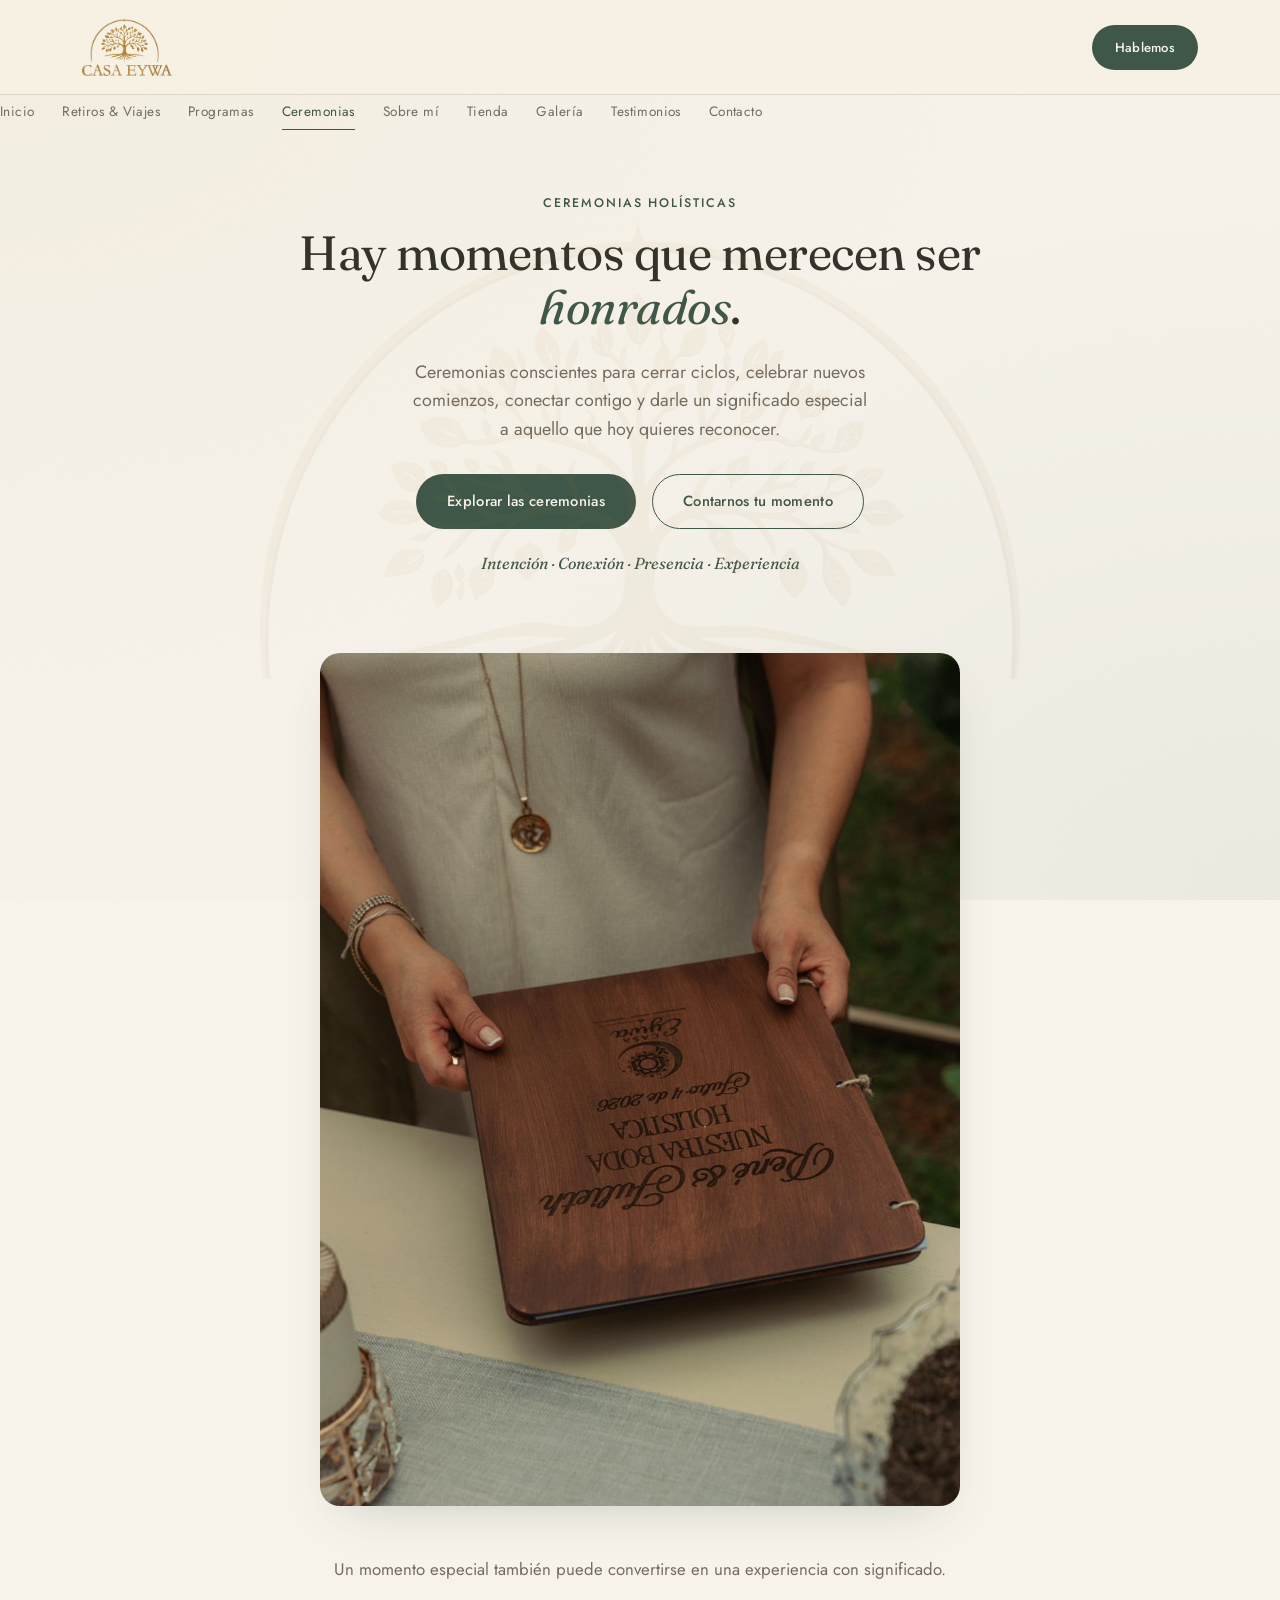
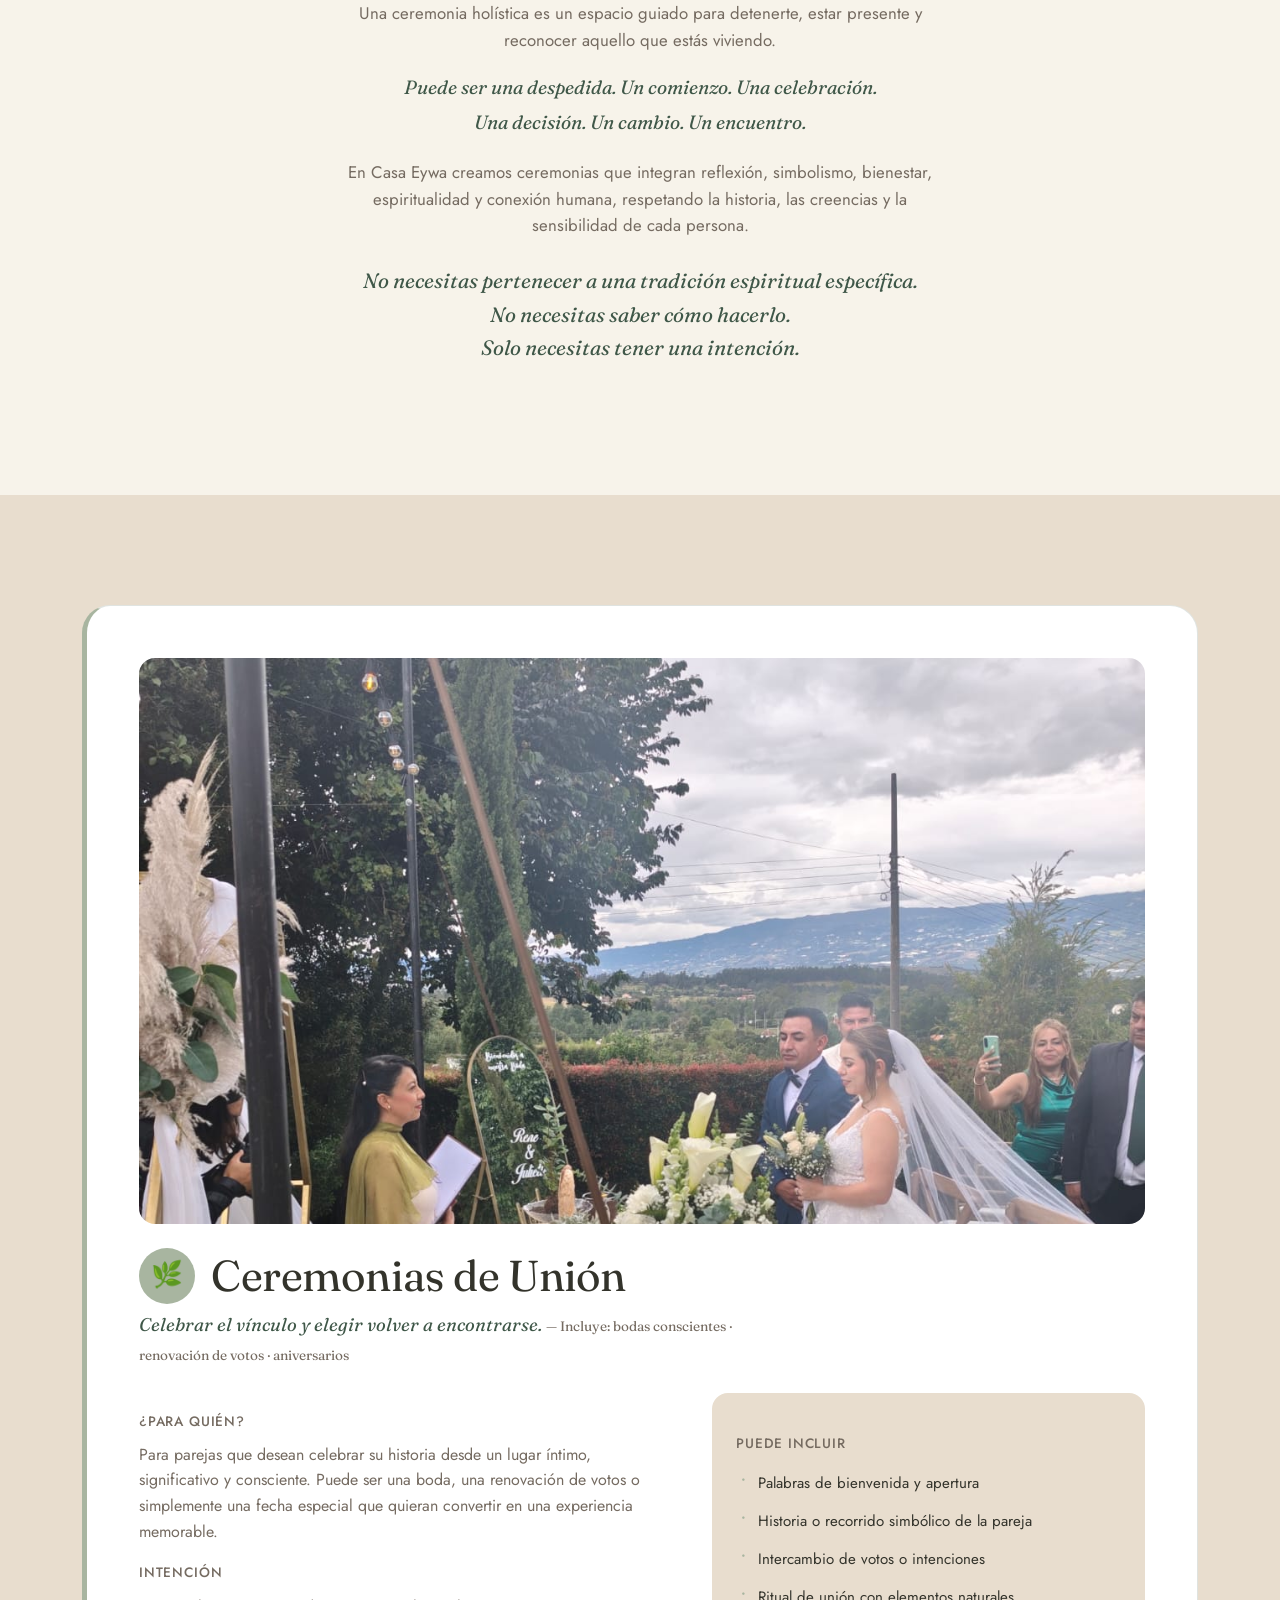
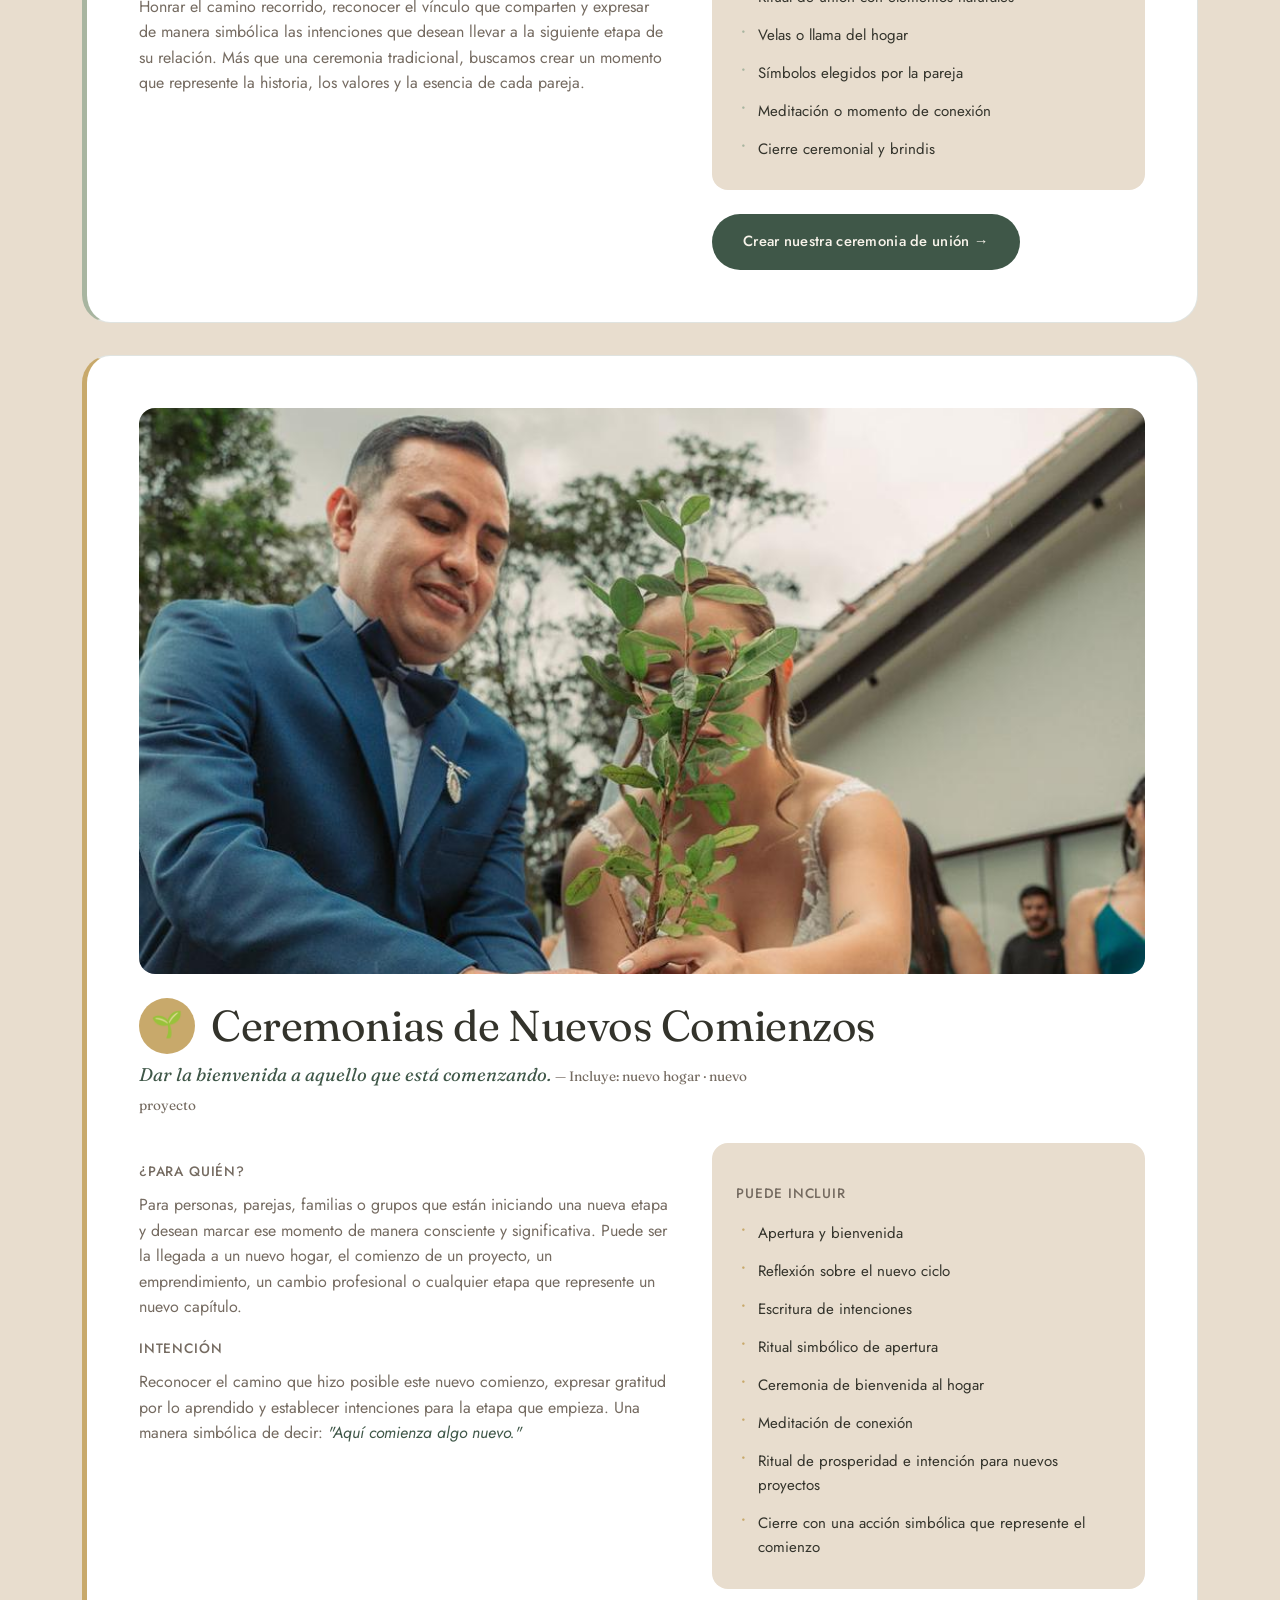
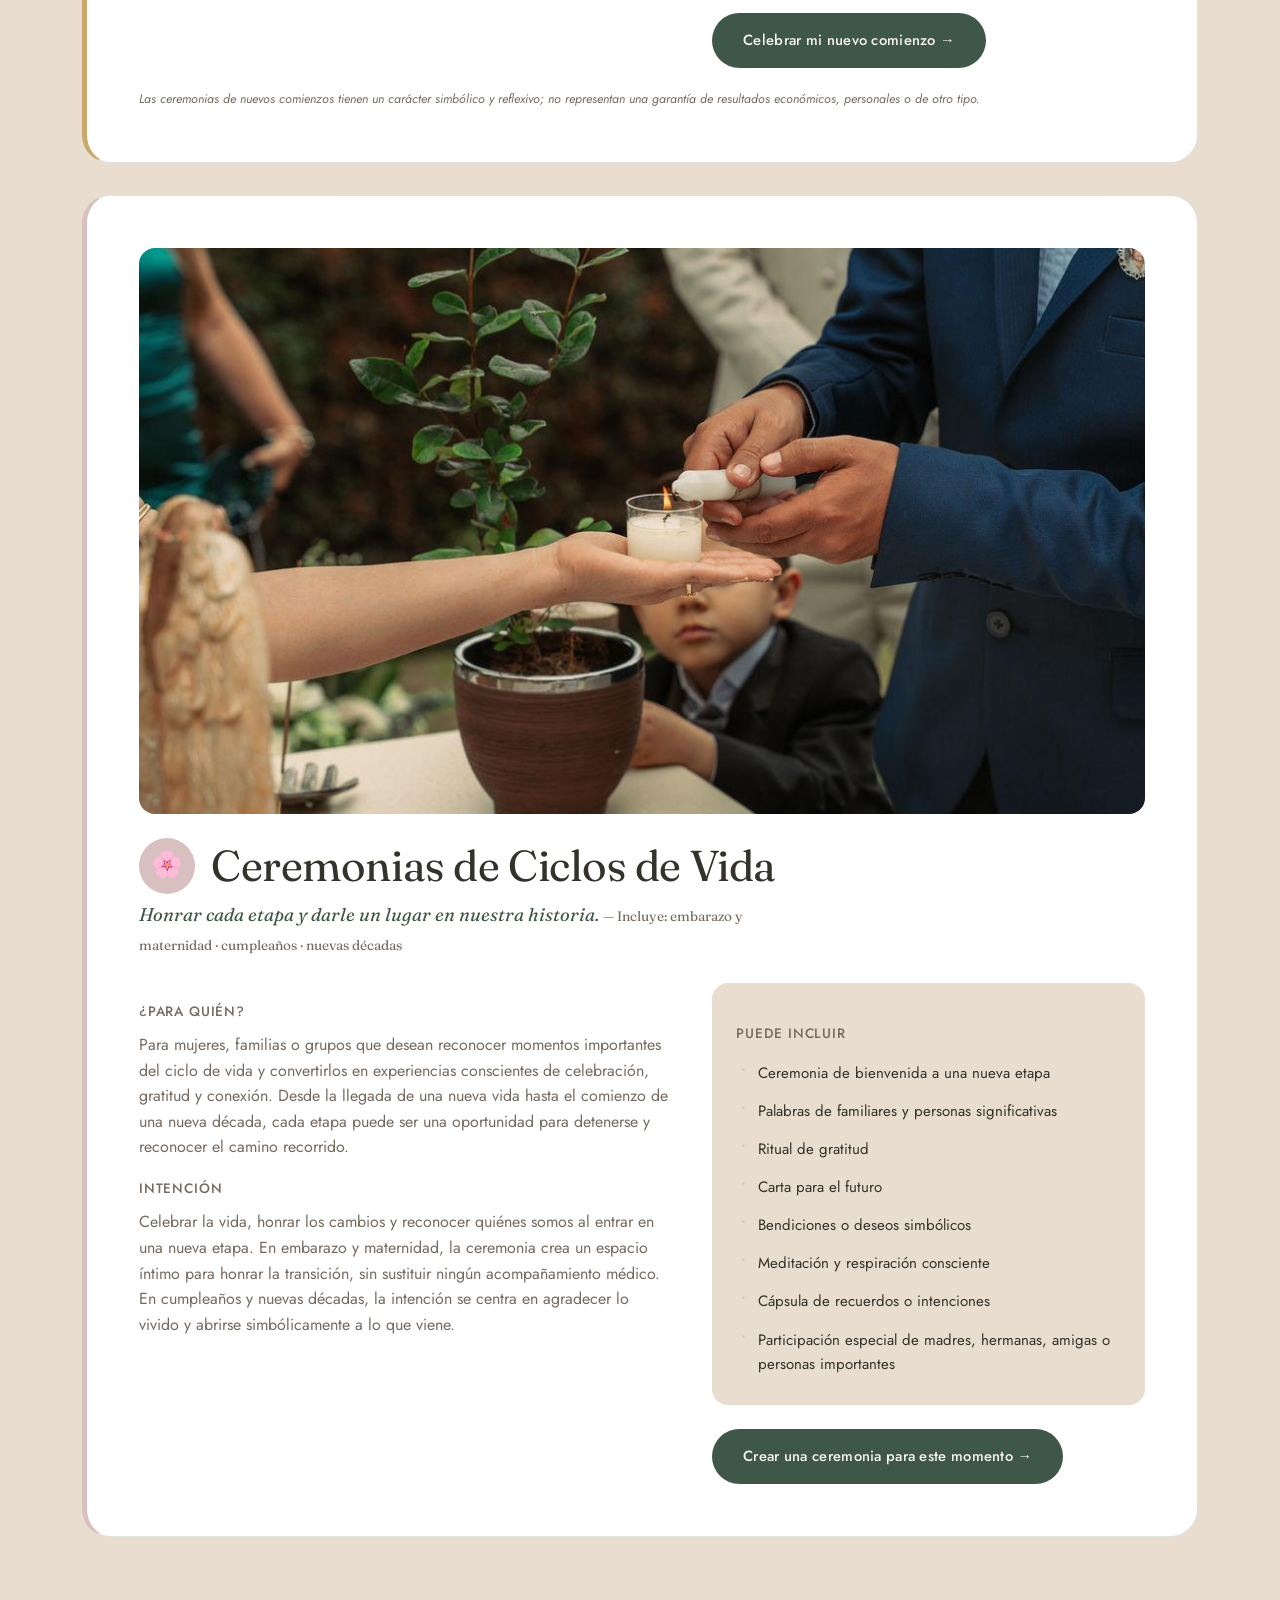
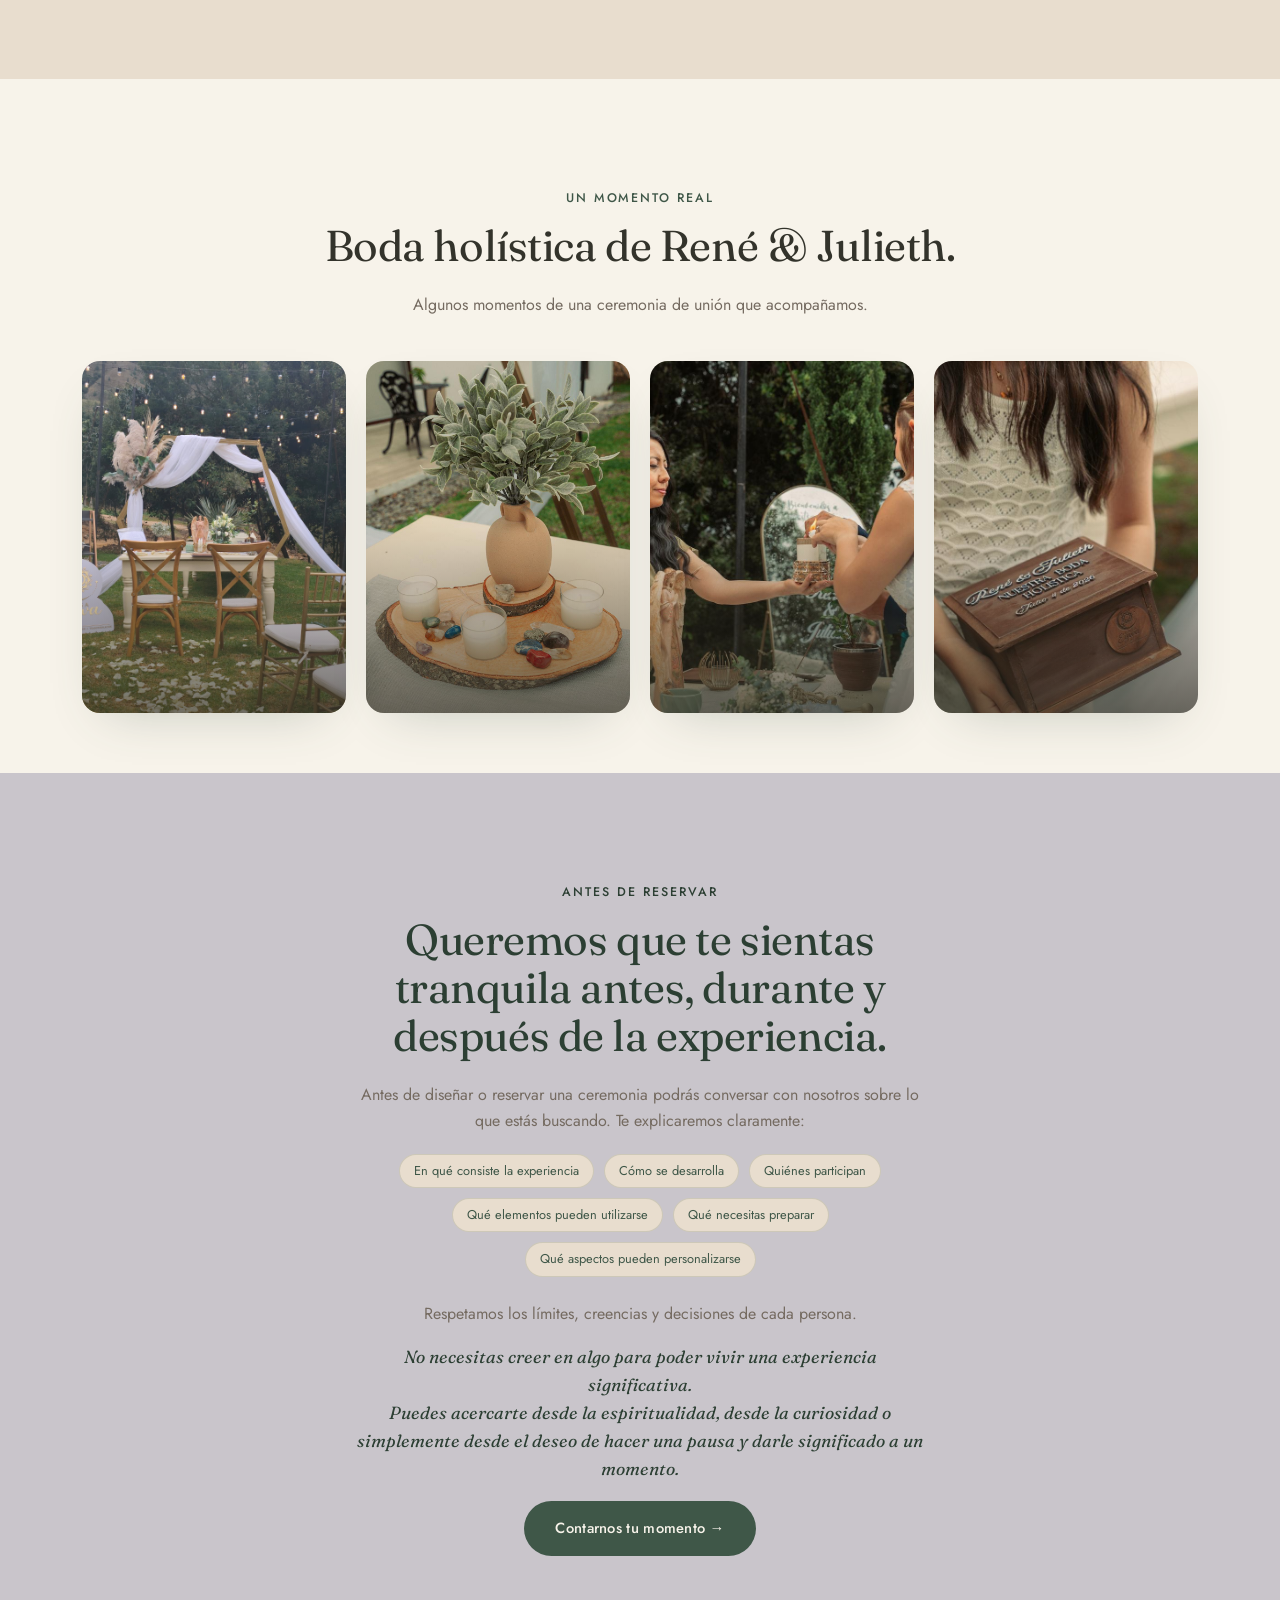
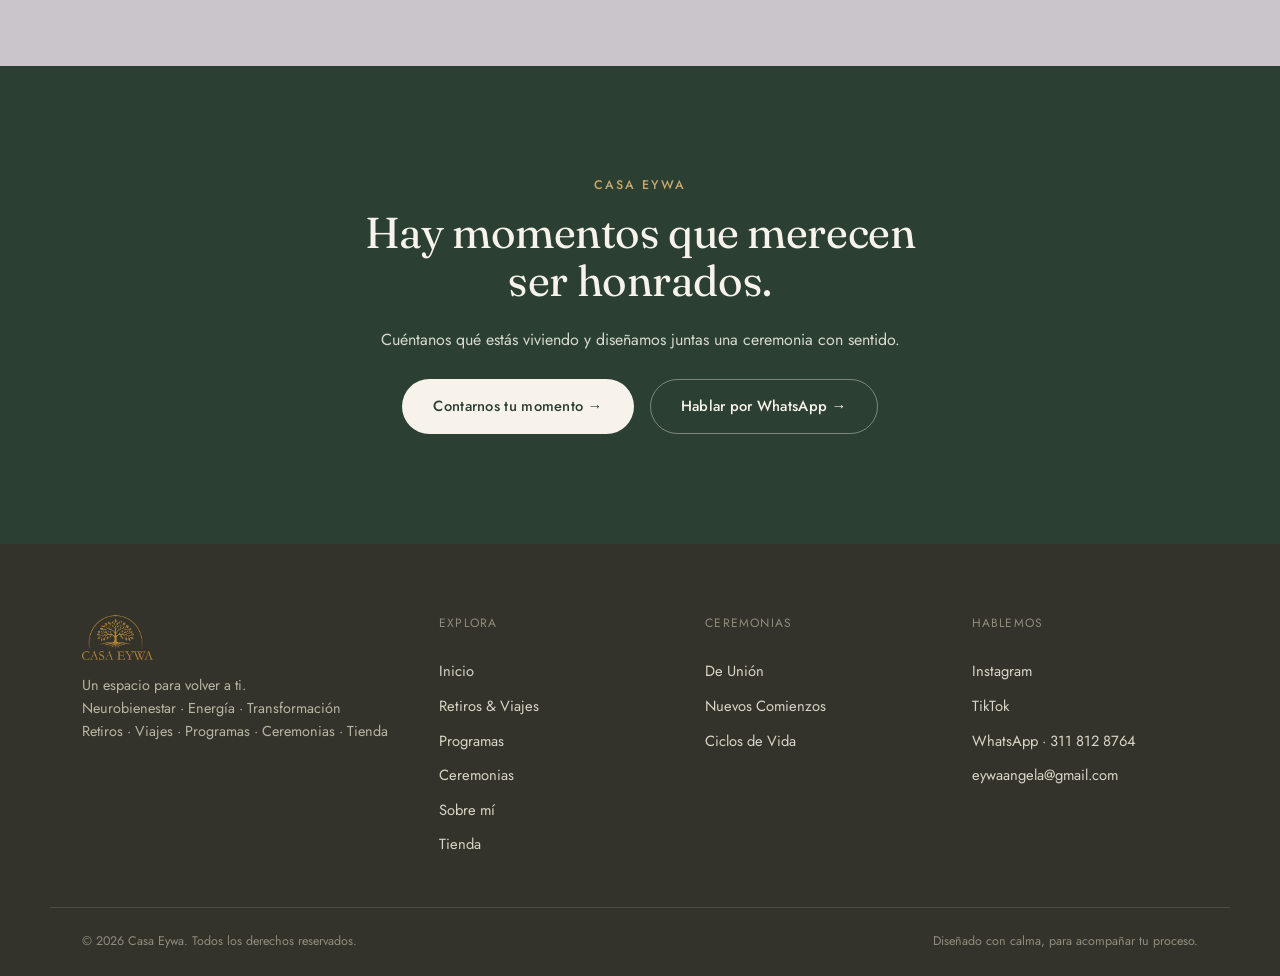
==== commit 42c20081: "Add files via upload" ====
--- a/ceremonias.html
+++ b/ceremonias.html
@@ -20,7 +20,15 @@
       <img src="img/logo-full.png" alt="Casa Eywa" class="logo-full-img logo-full-header">
     </a>
 
-    <nav class="main-nav" id="mainNav">
+    <div class="header-actions">
+      <a href="contacto.html" class="btn btn-primary btn-sm">Hablemos</a>
+      <button class="nav-toggle" id="navToggle" aria-label="Abrir menú" aria-expanded="false">
+        <span></span><span></span><span></span>
+      </button>
+    </div>
+  </div>
+</header>
+<nav class="main-nav" id="mainNav">
       <a href="index.html">Inicio</a>
       <a href="retiros-viajes.html">Retiros &amp; Viajes</a>
       <a href="programas.html">Programas</a>
@@ -31,15 +39,6 @@
       <a href="index.html#testimonios">Testimonios</a>
       <a href="contacto.html">Contacto</a>
     </nav>
-
-    <div class="header-actions">
-      <a href="contacto.html" class="btn btn-primary btn-sm">Hablemos</a>
-      <button class="nav-toggle" id="navToggle" aria-label="Abrir menú" aria-expanded="false">
-        <span></span><span></span><span></span>
-      </button>
-    </div>
-  </div>
-</header>
 
 <!-- ======================= HERO ======================= -->
 <section class="page-hero">
--- a/css/style.css
+++ b/css/style.css
@@ -121,13 +121,14 @@
 .logo-full-footer{ height:46px; }
 @media (max-width:980px){ .logo-full-header{ height:48px; } }
 
-.main-nav{ display:flex; gap:34px; }
+.main-nav{ display:flex; gap:28px; }
 .main-nav a{
-  font-size:.88rem; letter-spacing:.03em;
+  font-size:.85rem; letter-spacing:.03em;
   color:var(--ink-soft);
   padding:6px 0;
   border-bottom:1px solid transparent;
   transition:color .2s, border-color .2s;
+  white-space:nowrap;
 }
 .main-nav a:hover, .main-nav a.active{ color:var(--olive); border-color:var(--olive); }
 
@@ -138,9 +139,13 @@
 }
 .nav-toggle span{ width:22px; height:1.5px; background:var(--ink); }
 
-@media (max-width:980px){
+/* El <nav id="mainNav"> vive FUERA de <header> a propósito: si quedara
+   adentro, el backdrop-filter del header crea un "containing block"
+   propio para elementos position:fixed, y el menú móvil se comprime
+   dentro de la altura del header en vez de cubrir toda la pantalla. */
+@media (max-width:1100px){
   .main-nav{
-    position:fixed; inset:70px 0 0 0; z-index:90;
+    position:fixed; inset:0; z-index:90;
     background:var(--cream);
     flex-direction:column; align-items:center; justify-content:center;
     gap:28px;
@@ -438,11 +443,17 @@
   transition:transform .35s ease, box-shadow .35s ease;
 }
 .gallery-item:hover{ transform:translateY(-6px); box-shadow:0 22px 40px -18px rgba(63,87,72,0.4); }
-.gallery-item img{
+.gallery-item img, .gallery-item video{
   width:100%; height:100%; object-fit:cover; display:block;
   transition:transform .6s ease;
 }
-.gallery-item:hover img{ transform:scale(1.08); }
+.gallery-item:hover img, .gallery-item:hover video{ transform:scale(1.08); }
+.gallery-item .video-badge{
+  position:absolute; top:10px; right:10px; z-index:2;
+  background:rgba(43,42,33,.55); color:#fff; font-size:.7rem;
+  padding:3px 9px; border-radius:100px; letter-spacing:.03em;
+  pointer-events:none;
+}
 .marquee-row.row-b .gallery-item{ width:220px; height:280px; }
 
 @media (max-width:760px){
